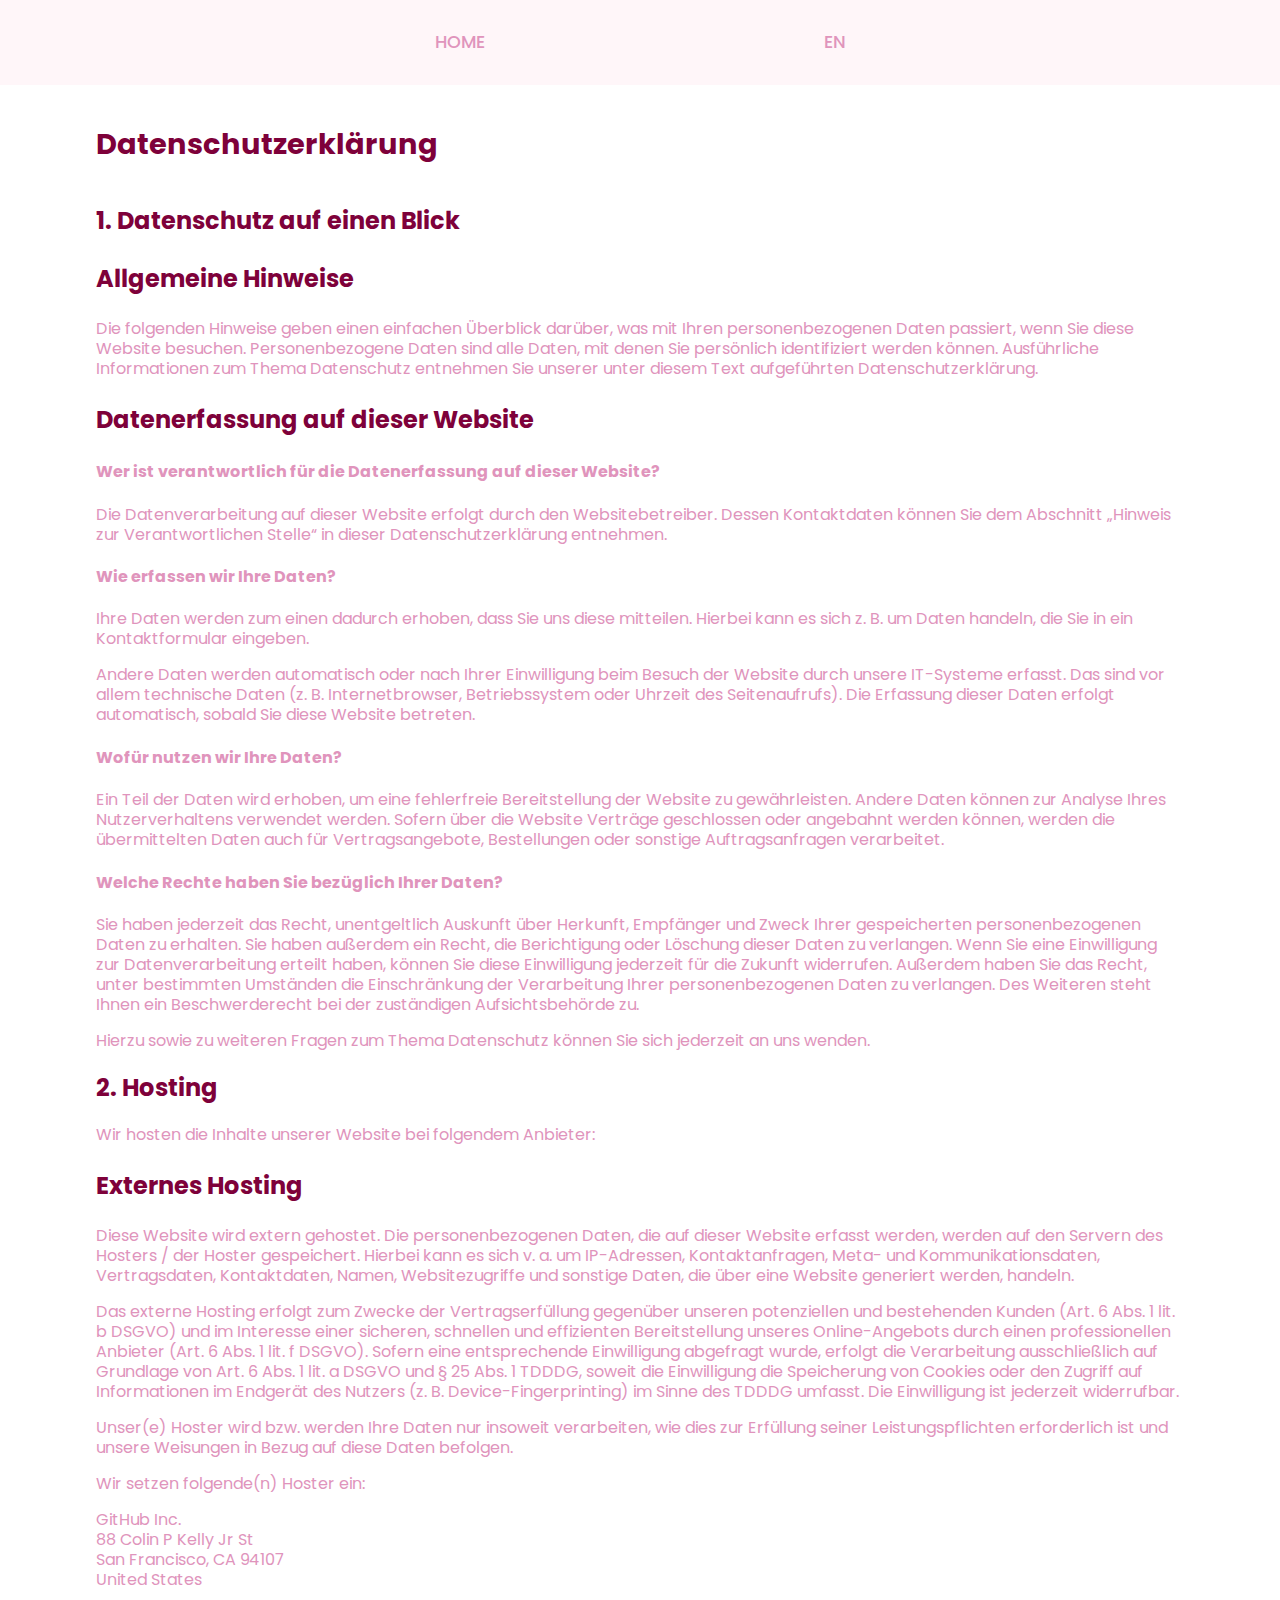
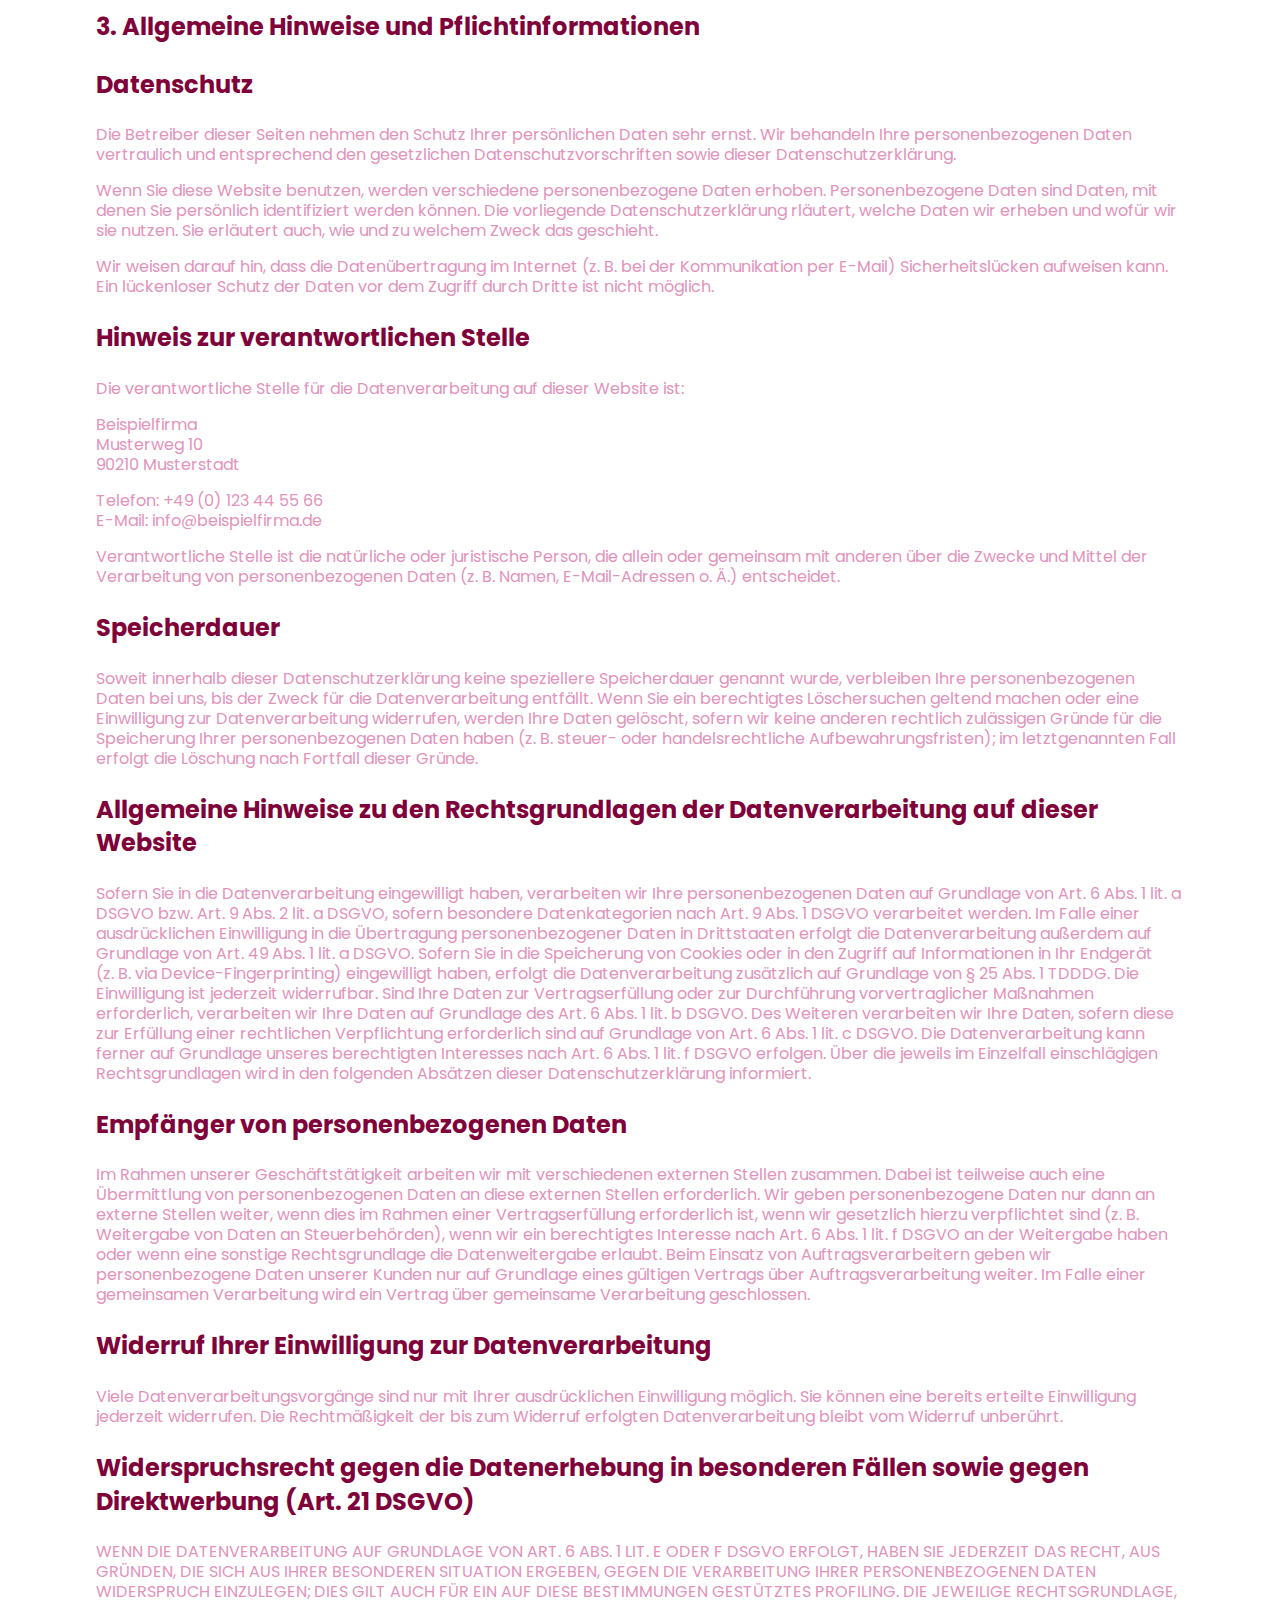
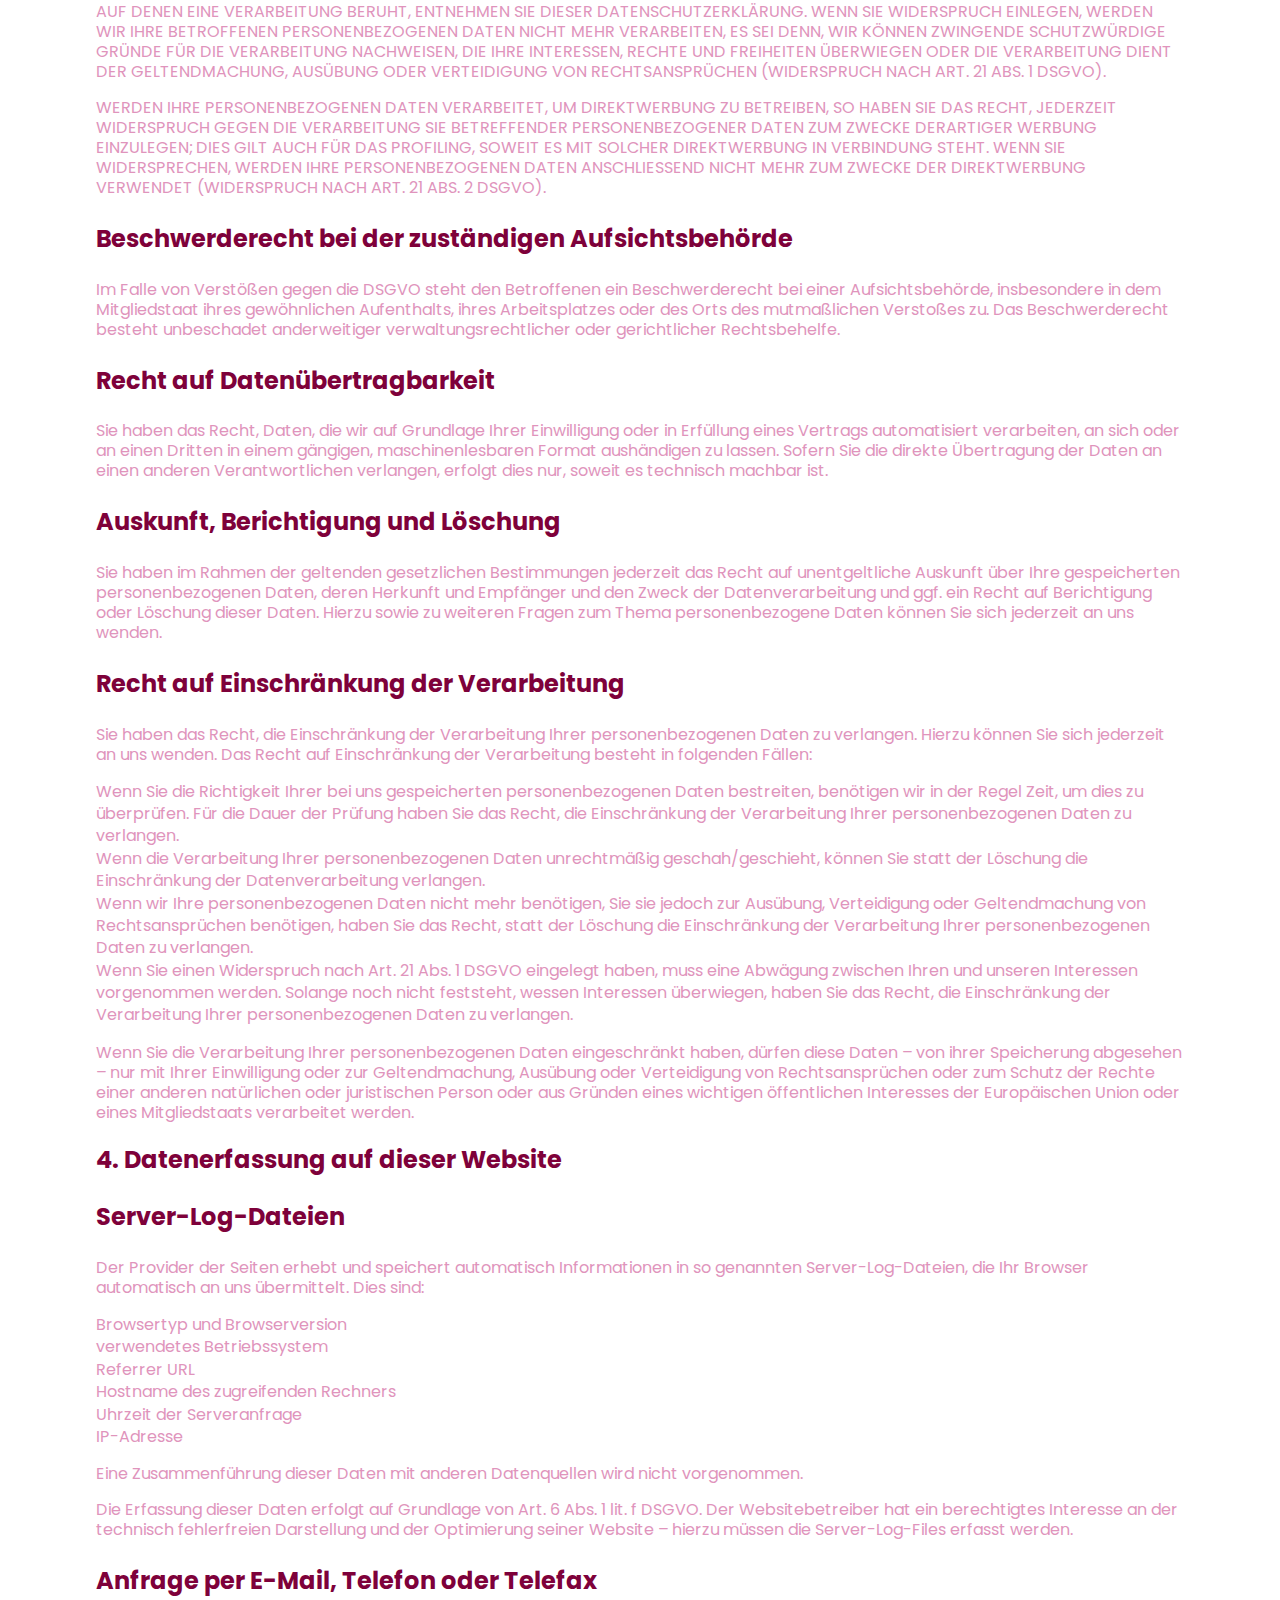
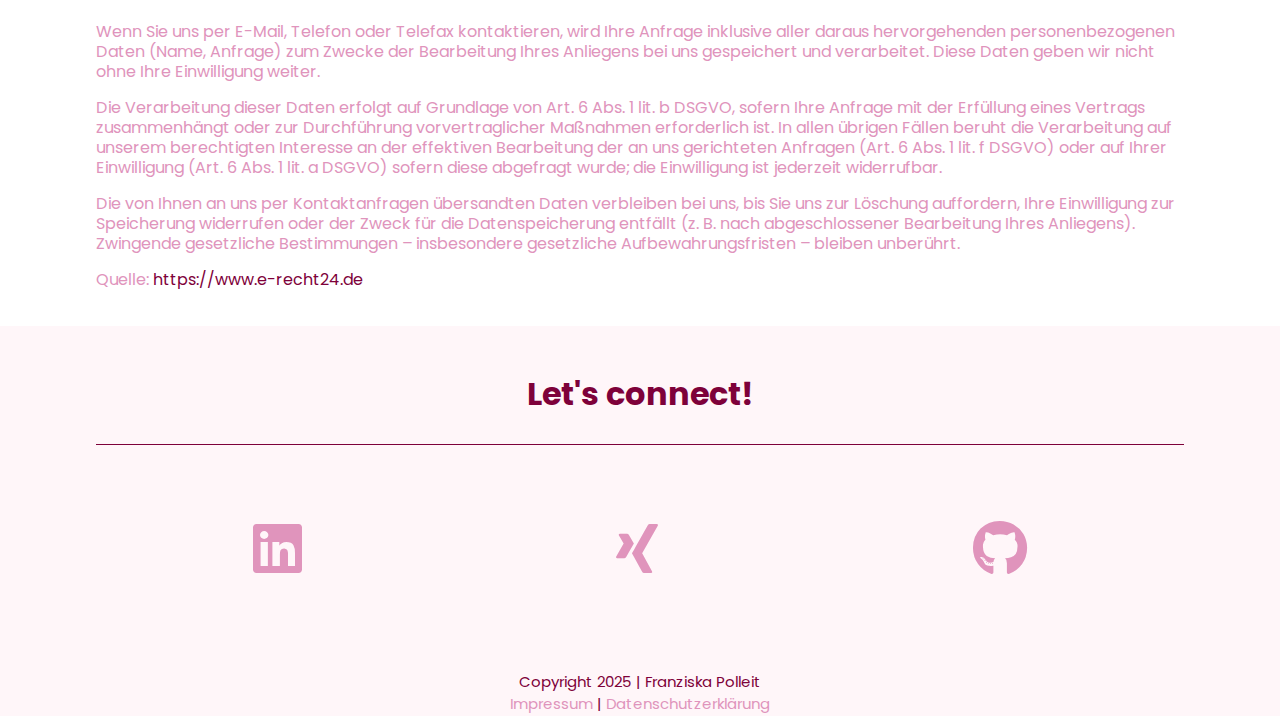
==== datenschutz/index.html @ f676d77f "Added legal notice and privacy policy" ====
<!doctype html>
<html class="no-js" lang="de">

<head>
  
  <meta charset="utf-8">
  <meta name="viewport" content="width=device-width, initial-scale=1, shrink-to-fit=no">
  <title>Franzi Polleit</title>
  <link rel="stylesheet" href="../css/style.css">
  <meta name="description" content="">

  <link href="../fontawesome/css/fontawesome.min.css" rel="stylesheet" />
  <link href="../fontawesome/css/brands.min.css" rel="stylesheet" />
  <link href="../fontawesome/css/solid.min.css" rel="stylesheet" />


</head>

<body>

  <header>

    <div class="content-wrapper">

      <nav>

        <ul>

          <li><a href="../index.html">Home</a></li>
          <li><a href="../en/privacy-policy.html">EN</a></li>

        </ul>

      </nav>

    </div>

  </header>

  <main>

    <!--INTRO SECTION-->

    <section id="legal-notice">

      <div class="content-wrapper">

        <h1>Datenschutz&shy;erkl&auml;rung</h1>

        <h2>1. Datenschutz auf einen Blick</h2>

        <h3>Allgemeine Hinweise</h3>

        <p>
            Die folgenden Hinweise geben einen einfachen &Uuml;berblick dar&uuml;ber, was mit Ihren
            personenbezogenen Daten passiert, wenn Sie diese Website besuchen. Personenbezogene Daten sind alle
            Daten, mit denen Sie pers&ouml;nlich identifiziert werden k&ouml;nnen. Ausf&uuml;hrliche Informationen
            zum Thema Datenschutz entnehmen Sie unserer unter diesem Text aufgef&uuml;hrten Datenschutzerkl&auml;rung.
        </p>

        <h3>Datenerfassung auf dieser Website</h3>

        <h4>Wer ist verantwortlich f&uuml;r die Datenerfassung auf dieser Website?</h4>

        <p>
            Die Datenverarbeitung auf dieser Website erfolgt durch den Websitebetreiber. Dessen Kontaktdaten 
            k&ouml;nnen Sie dem Abschnitt &bdquo;Hinweis zur Verantwortlichen Stelle&ldquo; in dieser 
            Datenschutzerkl&auml;rung entnehmen.
        </p>

        <h4>Wie erfassen wir Ihre Daten?</h4>

        <p>
            Ihre Daten werden zum einen dadurch erhoben, dass Sie uns diese mitteilen. Hierbei kann es sich 
            z.&nbsp;B. um Daten handeln, die Sie in ein Kontaktformular eingeben.
        </p>

        <p>
            Andere Daten werden automatisch oder nach Ihrer Einwilligung beim Besuch der Website durch unsere 
            IT-Systeme erfasst. Das sind vor allem technische Daten (z.&nbsp;B. Internetbrowser, Betriebssystem 
            oder Uhrzeit des Seitenaufrufs). Die Erfassung dieser Daten erfolgt automatisch, sobald Sie diese 
            Website betreten.
        </p>
        
        <h4>Wof&uuml;r nutzen wir Ihre Daten?</h4>
        
        <p>
            Ein Teil der Daten wird erhoben, um eine fehlerfreie Bereitstellung der Website zu gew&auml;hrleisten. 
            Andere Daten k&ouml;nnen zur Analyse Ihres Nutzerverhaltens verwendet werden. Sofern &uuml;ber die Website 
            Vertr&auml;ge geschlossen oder angebahnt werden k&ouml;nnen, werden die &uuml;bermittelten Daten auch f&uuml;r 
            Vertragsangebote, Bestellungen oder sonstige Auftragsanfragen verarbeitet.</p> <h4>Welche Rechte haben Sie 
            bez&uuml;glich Ihrer Daten?</h4> <p>Sie haben jederzeit das Recht, unentgeltlich Auskunft &uuml;ber Herkunft, 
            Empf&auml;nger und Zweck Ihrer gespeicherten personenbezogenen Daten zu erhalten. Sie haben au&szlig;erdem ein Recht, 
            die Berichtigung oder L&ouml;schung dieser Daten zu verlangen. Wenn Sie eine Einwilligung zur Datenverarbeitung 
            erteilt haben, k&ouml;nnen Sie diese Einwilligung jederzeit f&uuml;r die Zukunft widerrufen. Au&szlig;erdem haben 
            Sie das Recht, unter bestimmten Umst&auml;nden die Einschr&auml;nkung der Verarbeitung Ihrer personenbezogenen 
            Daten zu verlangen. Des Weiteren steht Ihnen ein Beschwerderecht bei der zust&auml;ndigen Aufsichtsbeh&ouml;rde zu.
        </p>
        
        <p>Hierzu sowie zu weiteren Fragen zum Thema Datenschutz k&ouml;nnen Sie sich jederzeit an uns wenden.</p>

        <h2>2. Hosting</h2>

        <p>Wir hosten die Inhalte unserer Website bei folgendem Anbieter:</p>

        <h3>Externes Hosting</h3>
        
        <p>
            Diese Website wird extern gehostet. Die personenbezogenen Daten, die auf dieser Website erfasst werden, werden 
            auf den Servern des Hosters / der Hoster gespeichert. Hierbei kann es sich v.&nbsp;a. um IP-Adressen, Kontaktanfragen, 
            Meta- und Kommunikationsdaten, Vertragsdaten, Kontaktdaten, Namen, Websitezugriffe und sonstige Daten, die &uuml;ber 
            eine Website generiert werden, handeln.</p> <p>Das externe Hosting erfolgt zum Zwecke der Vertragserf&uuml;llung 
            gegen&uuml;ber unseren potenziellen und bestehenden Kunden (Art. 6 Abs. 1 lit. b DSGVO) und im Interesse 
            einer sicheren, schnellen und effizienten Bereitstellung unseres Online-Angebots durch einen professionellen 
            Anbieter (Art. 6 Abs. 1 lit. f DSGVO). Sofern eine entsprechende Einwilligung abgefragt wurde, erfolgt die 
            Verarbeitung ausschlie&szlig;lich auf Grundlage von Art. 6 Abs. 1 lit. a DSGVO und &sect; 25 Abs. 1 TDDDG, 
            soweit die Einwilligung die Speicherung von Cookies oder den Zugriff auf Informationen im Endger&auml;t 
            des Nutzers (z.&nbsp;B. Device-Fingerprinting) im Sinne des TDDDG umfasst. Die Einwilligung ist jederzeit widerrufbar.
        </p>
        
        <p>
            Unser(e) Hoster wird bzw. werden Ihre Daten nur insoweit verarbeiten, wie dies zur Erf&uuml;llung seiner 
            Leistungspflichten erforderlich ist und unsere Weisungen in Bezug auf diese Daten befolgen.
        </p>
        
        <p>Wir setzen folgende(n) Hoster ein:</p>
        <p>GitHub Inc.<br />
        88 Colin P Kelly Jr St<br />
        San Francisco, CA 94107<br />
        United States</p>

        <h2>3. Allgemeine Hinweise und Pflicht&shy;informationen</h2>

        <h3>Datenschutz</h3>
        
        <p>
            Die Betreiber dieser Seiten nehmen den Schutz Ihrer pers&ouml;nlichen Daten sehr ernst. Wir behandeln 
            Ihre personenbezogenen Daten vertraulich und entsprechend den gesetzlichen Datenschutzvorschriften sowie 
            dieser Datenschutzerkl&auml;rung.
        </p>
        
        <p>
            Wenn Sie diese Website benutzen, werden verschiedene personenbezogene Daten erhoben. Personenbezogene Daten 
            sind Daten, mit denen Sie pers&ouml;nlich identifiziert werden k&ouml;nnen. Die vorliegende Datenschutzerkl&auml;rung 
            rl&auml;utert, welche Daten wir erheben und wof&uuml;r wir sie nutzen. Sie erl&auml;utert auch, wie und zu welchem 
            Zweck das geschieht.
        </p>
        
        <p>
            Wir weisen darauf hin, dass die Daten&uuml;bertragung im Internet (z.&nbsp;B. bei der Kommunikation per E-Mail) 
            Sicherheitsl&uuml;cken aufweisen kann. Ein l&uuml;ckenloser Schutz der Daten vor dem Zugriff durch Dritte ist nicht m&ouml;glich.
        </p>

        <h3>Hinweis zur verantwortlichen Stelle</h3>
        
        <p>Die verantwortliche Stelle f&uuml;r die Datenverarbeitung auf dieser Website ist:</p>
        
        <p>Beispielfirma<br />
        Musterweg 10<br />
        90210 Musterstadt</p>

        <p>Telefon: +49 (0) 123 44 55 66<br />
        E-Mail: info@beispielfirma.de</p>
        
        <p>
            Verantwortliche Stelle ist die nat&uuml;rliche oder juristische Person, die allein oder gemeinsam mit 
            anderen &uuml;ber die Zwecke und Mittel der Verarbeitung von personenbezogenen Daten (z.&nbsp;B. 
            Namen, E-Mail-Adressen o. &Auml;.) entscheidet.
        </p>

        <h3>Speicherdauer</h3>
        
        <p>
            Soweit innerhalb dieser Datenschutzerkl&auml;rung keine speziellere Speicherdauer genannt wurde, 
            verbleiben Ihre personenbezogenen Daten bei uns, bis der Zweck f&uuml;r die Datenverarbeitung entf&auml;llt. 
            Wenn Sie ein berechtigtes L&ouml;schersuchen geltend machen oder eine Einwilligung zur Datenverarbeitung 
            widerrufen, werden Ihre Daten gel&ouml;scht, sofern wir keine anderen rechtlich zul&auml;ssigen Gr&uuml;nde 
            f&uuml;r die Speicherung Ihrer personenbezogenen Daten haben (z.&nbsp;B. steuer- oder handelsrechtliche 
            Aufbewahrungsfristen); im letztgenannten Fall erfolgt die L&ouml;schung nach Fortfall dieser Gr&uuml;nde.
        </p>

        <h3>Allgemeine Hinweise zu den Rechtsgrundlagen der Datenverarbeitung auf dieser Website</h3>
        
        <p>Sofern Sie in die Datenverarbeitung eingewilligt haben, verarbeiten wir Ihre personenbezogenen Daten auf 
            Grundlage von Art. 6 Abs. 1 lit. a DSGVO bzw. Art. 9 Abs. 2 lit. a DSGVO, sofern besondere Datenkategorien 
            nach Art. 9 Abs. 1 DSGVO verarbeitet werden. Im Falle einer ausdr&uuml;cklichen Einwilligung in die &Uuml;bertragung 
            personenbezogener Daten in Drittstaaten erfolgt die Datenverarbeitung au&szlig;erdem auf Grundlage von Art. 49 Abs. 1 lit. a DSGVO. 
            Sofern Sie in die Speicherung von Cookies oder in den Zugriff auf Informationen in Ihr Endger&auml;t (z.&nbsp;B. via 
            Device-Fingerprinting) eingewilligt haben, erfolgt die Datenverarbeitung zus&auml;tzlich auf Grundlage von &sect; 25 Abs. 
            1 TDDDG. Die Einwilligung ist jederzeit widerrufbar. Sind Ihre Daten zur Vertragserf&uuml;llung oder zur Durchf&uuml;hrung 
            vorvertraglicher Ma&szlig;nahmen erforderlich, verarbeiten wir Ihre Daten auf Grundlage des Art. 6 Abs. 1 lit. b DSGVO. 
            Des Weiteren verarbeiten wir Ihre Daten, sofern diese zur Erf&uuml;llung einer rechtlichen Verpflichtung erforderlich sind 
            auf Grundlage von Art. 6 Abs. 1 lit. c DSGVO. Die Datenverarbeitung kann ferner auf Grundlage unseres berechtigten Interesses 
            nach Art. 6 Abs. 1 lit. f DSGVO erfolgen. &Uuml;ber die jeweils im Einzelfall einschl&auml;gigen Rechtsgrundlagen wird in den 
            folgenden Abs&auml;tzen dieser Datenschutzerkl&auml;rung informiert.
        </p>

        <h3>Empfänger von personenbezogenen Daten</h3>
        
        <p>
            Im Rahmen unserer Gesch&auml;ftst&auml;tigkeit arbeiten wir mit verschiedenen externen Stellen zusammen. 
            Dabei ist teilweise auch eine &Uuml;bermittlung von personenbezogenen Daten an diese externen Stellen erforderlich. 
            Wir geben personenbezogene Daten nur dann an externe Stellen weiter, wenn dies im Rahmen einer Vertragserf&uuml;llung 
            erforderlich ist, wenn wir gesetzlich hierzu verpflichtet sind (z.&nbsp;B. Weitergabe von Daten an Steuerbeh&ouml;rden), 
            wenn wir ein berechtigtes Interesse nach Art. 6 Abs. 1 lit. f DSGVO an der Weitergabe haben oder wenn eine sonstige 
            Rechtsgrundlage die Datenweitergabe erlaubt. Beim Einsatz von Auftragsverarbeitern geben wir personenbezogene Daten 
            unserer Kunden nur auf Grundlage eines g&uuml;ltigen Vertrags &uuml;ber Auftragsverarbeitung weiter. Im Falle einer 
            gemeinsamen Verarbeitung wird ein Vertrag &uuml;ber gemeinsame Verarbeitung geschlossen.
        </p>

        <h3>Widerruf Ihrer Einwilligung zur Datenverarbeitung</h3>
        
        <p>
            Viele Datenverarbeitungsvorg&auml;nge sind nur mit Ihrer ausdr&uuml;cklichen Einwilligung m&ouml;glich. 
            Sie k&ouml;nnen eine bereits erteilte Einwilligung jederzeit widerrufen. Die Rechtm&auml;&szlig;igkeit der bis zum 
            Widerruf erfolgten Datenverarbeitung bleibt vom Widerruf unber&uuml;hrt.
        </p>

        <h3>Widerspruchsrecht gegen die Datenerhebung in besonderen F&auml;llen sowie gegen Direktwerbung (Art. 21 DSGVO)</h3>
        
        <p>
            WENN DIE DATENVERARBEITUNG AUF GRUNDLAGE VON ART. 6 ABS. 1 LIT. E ODER F DSGVO ERFOLGT, HABEN SIE JEDERZEIT DAS RECHT, 
            AUS GR&Uuml;NDEN, DIE SICH AUS IHRER BESONDEREN SITUATION ERGEBEN, GEGEN DIE VERARBEITUNG IHRER PERSONENBEZOGENEN DATEN 
            WIDERSPRUCH EINZULEGEN; DIES GILT AUCH F&Uuml;R EIN AUF DIESE BESTIMMUNGEN GEST&Uuml;TZTES PROFILING. DIE JEWEILIGE 
            RECHTSGRUNDLAGE, AUF DENEN EINE VERARBEITUNG BERUHT, ENTNEHMEN SIE DIESER DATENSCHUTZERKL&Auml;RUNG. WENN SIE WIDERSPRUCH 
            EINLEGEN, WERDEN WIR IHRE BETROFFENEN PERSONENBEZOGENEN DATEN NICHT MEHR VERARBEITEN, ES SEI DENN, WIR K&Ouml;NNEN ZWINGENDE 
            SCHUTZW&Uuml;RDIGE GR&Uuml;NDE F&Uuml;R DIE VERARBEITUNG NACHWEISEN, DIE IHRE INTERESSEN, RECHTE UND FREIHEITEN &Uuml;BERWIEGEN 
            ODER DIE VERARBEITUNG DIENT DER GELTENDMACHUNG, AUS&Uuml;BUNG ODER VERTEIDIGUNG VON RECHTSANSPR&Uuml;CHEN (WIDERSPRUCH NACH 
            ART. 21 ABS. 1 DSGVO).</p> <p>WERDEN IHRE PERSONENBEZOGENEN DATEN VERARBEITET, UM DIREKTWERBUNG ZU BETREIBEN, SO HABEN SIE 
            DAS RECHT, JEDERZEIT WIDERSPRUCH GEGEN DIE VERARBEITUNG SIE BETREFFENDER PERSONENBEZOGENER DATEN ZUM ZWECKE DERARTIGER 
            WERBUNG EINZULEGEN; DIES GILT AUCH F&Uuml;R DAS PROFILING, SOWEIT ES MIT SOLCHER DIREKTWERBUNG IN VERBINDUNG STEHT. 
            WENN SIE WIDERSPRECHEN, WERDEN IHRE PERSONENBEZOGENEN DATEN ANSCHLIESSEND NICHT MEHR ZUM ZWECKE DER DIREKTWERBUNG 
            VERWENDET (WIDERSPRUCH NACH ART. 21 ABS. 2 DSGVO).
        </p>
        
        <h3>Beschwerde&shy;recht bei der zust&auml;ndigen Aufsichts&shy;beh&ouml;rde</h3>
        
        <p>Im Falle von Verst&ouml;&szlig;en gegen die DSGVO steht den Betroffenen ein Beschwerderecht bei einer Aufsichtsbeh&ouml;rde, 
            insbesondere in dem Mitgliedstaat ihres gew&ouml;hnlichen Aufenthalts, ihres Arbeitsplatzes oder des Orts des mutma&szlig;lichen 
            Versto&szlig;es zu. Das Beschwerderecht besteht unbeschadet anderweitiger verwaltungsrechtlicher oder gerichtlicher Rechtsbehelfe.
        </p>

        <h3>Recht auf Daten&shy;&uuml;bertrag&shy;barkeit</h3>
        
        <p>
            Sie haben das Recht, Daten, die wir auf Grundlage Ihrer Einwilligung oder in Erf&uuml;llung eines Vertrags automatisiert 
            verarbeiten, an sich oder an einen Dritten in einem g&auml;ngigen, maschinenlesbaren Format aush&auml;ndigen zu lassen. 
            Sofern Sie die direkte &Uuml;bertragung der Daten an einen anderen Verantwortlichen verlangen, erfolgt dies nur, soweit es technisch machbar ist.
        </p>
        
        <h3>
            Auskunft, Berichtigung und L&ouml;schung</h3>
        
        <p>
            Sie haben im Rahmen der geltenden gesetzlichen Bestimmungen jederzeit das Recht auf 
            unentgeltliche Auskunft &uuml;ber Ihre gespeicherten personenbezogenen Daten, deren Herkunft und Empf&auml;nger und den Zweck der 
            Datenverarbeitung und ggf. ein Recht auf Berichtigung oder L&ouml;schung dieser Daten. Hierzu sowie zu weiteren Fragen zum Thema 
            personenbezogene Daten k&ouml;nnen Sie sich jederzeit an uns wenden.
        </p>

        <h3>Recht auf Einschr&auml;nkung der Verarbeitung</h3>
        
        <p>Sie haben das Recht, die Einschr&auml;nkung der Verarbeitung Ihrer personenbezogenen Daten zu verlangen. 
            Hierzu k&ouml;nnen Sie sich jederzeit an uns wenden. Das Recht auf Einschr&auml;nkung der Verarbeitung besteht 
            in folgenden F&auml;llen:
        </p>
        
        <ul>
            <li>
                Wenn Sie die Richtigkeit Ihrer bei uns gespeicherten personenbezogenen Daten bestreiten, ben&ouml;tigen wir 
                in der Regel Zeit, um dies zu &uuml;berpr&uuml;fen. F&uuml;r die Dauer der Pr&uuml;fung haben 
                Sie das Recht, die Einschr&auml;nkung der Verarbeitung Ihrer personenbezogenen Daten zu verlangen.
            </li>
            <li>
                Wenn die Verarbeitung Ihrer personenbezogenen Daten unrechtm&auml;&szlig;ig geschah/geschieht, k&ouml;nnen 
                Sie statt der L&ouml;schung die Einschr&auml;nkung der Datenverarbeitung verlangen.</li> <li>Wenn wir Ihre 
                personenbezogenen Daten nicht mehr ben&ouml;tigen, Sie sie jedoch zur Aus&uuml;bung, Verteidigung oder 
                Geltendmachung von Rechtsanspr&uuml;chen ben&ouml;tigen, haben Sie das Recht, statt der L&ouml;schung die 
                Einschr&auml;nkung der Verarbeitung Ihrer personenbezogenen Daten zu verlangen.</li> <li>Wenn Sie einen 
                Widerspruch nach Art. 21 Abs. 1 DSGVO eingelegt haben, muss eine Abw&auml;gung zwischen Ihren und unseren 
                Interessen vorgenommen werden. Solange noch nicht feststeht, wessen Interessen &uuml;berwiegen, haben Sie 
                das Recht, die Einschr&auml;nkung der Verarbeitung Ihrer personenbezogenen Daten zu verlangen.
            </li>
        </ul>
        
        <p>
            Wenn Sie die Verarbeitung Ihrer personenbezogenen Daten eingeschr&auml;nkt haben, d&uuml;rfen diese Daten &ndash; 
            von ihrer Speicherung abgesehen &ndash; nur mit Ihrer Einwilligung oder zur Geltendmachung, Aus&uuml;bung oder Verteidigung 
            von Rechtsanspr&uuml;chen oder zum Schutz der Rechte einer anderen nat&uuml;rlichen oder juristischen Person oder aus Gr&uuml;nden 
            eines wichtigen &ouml;ffentlichen Interesses der Europ&auml;ischen Union oder eines Mitgliedstaats verarbeitet werden.
        </p>

        <h2>4. Datenerfassung auf dieser Website</h2>

        <h3>Server-Log-Dateien</h3>
        
        <p>
            Der Provider der Seiten erhebt und speichert automatisch Informationen in so genannten Server-Log-Dateien, die Ihr Browser 
            automatisch an uns &uuml;bermittelt. Dies sind:
        </p>
        
        <ul>
            <li>Browsertyp und Browserversion</li>
            <li>verwendetes Betriebssystem</li>
            <li>Referrer URL</li>
            <li>Hostname des zugreifenden Rechners</li>
            <li>Uhrzeit der Serveranfrage</li>
            <li>IP-Adresse</li>
        </ul>
        
        <p>Eine Zusammenf&uuml;hrung dieser Daten mit anderen Datenquellen wird nicht vorgenommen.</p>
        
        <p>
            Die Erfassung dieser Daten erfolgt auf Grundlage von Art. 6 Abs. 1 lit. f DSGVO. Der Websitebetreiber hat ein berechtigtes 
            Interesse an der technisch fehlerfreien Darstellung und der Optimierung seiner Website &ndash; hierzu m&uuml;ssen die Server-Log-Files erfasst werden.
        </p>

        <h3>Anfrage per E-Mail, Telefon oder Telefax</h3>
        
        <p>
            Wenn Sie uns per E-Mail, Telefon oder Telefax kontaktieren, wird Ihre Anfrage inklusive aller daraus hervorgehenden 
            personenbezogenen Daten (Name, Anfrage) zum Zwecke der Bearbeitung Ihres Anliegens bei uns gespeichert und verarbeitet. 
            Diese Daten geben wir nicht ohne Ihre Einwilligung weiter.</p> <p>Die Verarbeitung dieser Daten erfolgt auf Grundlage 
            von Art. 6 Abs. 1 lit. b DSGVO, sofern Ihre Anfrage mit der Erf&uuml;llung eines Vertrags zusammenh&auml;ngt oder 
            zur Durchf&uuml;hrung vorvertraglicher Ma&szlig;nahmen erforderlich ist. In allen &uuml;brigen F&auml;llen beruht die 
            Verarbeitung auf unserem berechtigten Interesse an der effektiven Bearbeitung der an uns gerichteten Anfragen 
            (Art. 6 Abs. 1 lit. f DSGVO) oder auf Ihrer Einwilligung (Art. 6 Abs. 1 lit. a DSGVO) sofern diese abgefragt wurde; 
            die Einwilligung ist jederzeit widerrufbar.
        </p>
        
        <p>
            Die von Ihnen an uns per Kontaktanfragen &uuml;bersandten Daten verbleiben bei uns, bis Sie uns zur L&ouml;schung 
            auffordern, Ihre Einwilligung zur Speicherung widerrufen oder der Zweck f&uuml;r die Datenspeicherung entf&auml;llt 
            (z.&nbsp;B. nach abgeschlossener Bearbeitung Ihres Anliegens). Zwingende gesetzliche Bestimmungen &ndash; insbesondere 
            gesetzliche Aufbewahrungsfristen &ndash; bleiben unber&uuml;hrt.
        </p>

        <p>Quelle: <a href="https://www.e-recht24.de" target="_blank" rel="noopener noreferrer">https://www.e-recht24.de</a></p>

    
      </div>

    </section>
    

    <!--CONTACT SECTION-->

    <footer id="contact">

      <div class="content-wrapper">

        <h2>Let's connect!</h2>

        <div class="section-divider"></div>
          
        <ul>
          <li><a href="https://www.linkedin.com/in/franziska-polleit-417703b6/" target="_blank" rel="noopener noreferrer"><i class="fa-brands fa-linkedin"></i></a></li>
          <li><a href="https://www.xing.com/profile/Franziska_Polleit" target="_blank" rel="noopener noreferrer"><i class="fa-brands fa-xing"></i></a></li>
          <li><a href="https://github.com/franzipolleit" target="_blank" rel="noopener noreferrer"><i class="fa-brands fa-github"></i></a></li>
        </ul>

      </div>

      <div class="copyright">

        <p>Copyright 2025 | Franziska Polleit</p>
        <p><a href="../impressum/index.html">Impressum</a> | <a href="./index.html">Datenschutzerklärung</a></p>

      </div>

    </footer>

  </main>

</body>

</html>
---- css/style.css ----
/*! HTML5 Boilerplate v9.0.0-RC1 | MIT License | https://html5boilerplate.com/ */

/* main.css 3.0.0 | MIT License | https://github.com/h5bp/main.css#readme */
/*
 * What follows is the result of much research on cross-browser styling.
 * Credit left inline and big thanks to Nicolas Gallagher, Jonathan Neal,
 * Kroc Camen, and the H5BP dev community and team.
 */

/* ==========================================================================
   Base styles: opinionated defaults
   ========================================================================== */

html {
  color: #222;
  font-size: 1em;
  line-height: 1.4;
}

/*
 * Remove text-shadow in selection highlight:
 * https://twitter.com/miketaylr/status/12228805301
 *
 * Customize the background color to match your design.
 */

::-moz-selection {
  background: #b3d4fc;
  text-shadow: none;
}

::selection {
  background: #b3d4fc;
  text-shadow: none;
}

/*
 * A better looking default horizontal rule
 */

hr {
  display: block;
  height: 1px;
  border: 0;
  border-top: 1px solid #ccc;
  margin: 1em 0;
  padding: 0;
}

/*
 * Remove the gap between audio, canvas, iframes,
 * images, videos and the bottom of their containers:
 * https://github.com/h5bp/html5-boilerplate/issues/440
 */

audio,
canvas,
iframe,
img,
svg,
video {
  vertical-align: middle;
}

/*
 * Remove default fieldset styles.
 */

fieldset {
  border: 0;
  margin: 0;
  padding: 0;
}

/*
 * Allow only vertical resizing of textareas.
 */

textarea {
  resize: vertical;
}

/* ==========================================================================
   Author's custom styles
   ========================================================================== */

/*---------------------- General Styles --------------------*/

@font-face {
  font-family: 'Poppins';
  font-style: normal;
  font-weight: 400;
  src: url('../fonts/Poppins/Poppins-Regular.ttf') format('truetype');
}

@font-face {
  font-family: 'Poppins';
  font-style: normal;
  font-weight: 500;
  src: url('../fonts/Poppins/Poppins-Medium.ttf') format('truetype');
}

@font-face {
  font-family: 'Poppins';
  font-style: normal;
  font-weight: 700;
  src: url('../fonts/Poppins/Poppins-Bold.ttf') format('truetype');
}

body {
  font-family: 'Poppins', sans-serif;
  font-weight: 400;
  font-size: 1em;
  text-align: center;
  background-color: #ffffff;
  color: #e094bc;
  margin: 0;
  padding: 0;
}

ul {
  list-style-type: none;
  margin: 0;
  padding: 0;
}

.content-wrapper {
  max-width: 425px;
  width: 85%;
  margin: 20px 0;
}

a {
  color: #e094bc;
  text-decoration: none;
}

h1, h2, h3, strong {
  color:#7e013a;
  font-weight: 700;
}

h1 {
  font-size: 3em;
  padding-bottom: 20px;
}

h2 {
  font-size: 2em;
}

h3 {
  font-size: 1.5em;
}

p {
  font-size: 1.25em;
  line-height: 1.5em;
}

img {
  width: 100%;
  margin: 30px 0;
}

.section-divider {
  width: 100%;
  height: 1px;
  margin: 10px 0 20px 0;
  background: #7e013a;
}

/*---------------------- Mobile Styles --------------------*/

/* Header styles */

header {
  display: flex;
  justify-content: center;
  padding: 15px 0;
  background-color: #fff6f9;
}

header .content-wrapper {
  margin: 0;
  width: 100%;
}

header nav ul {
  display: flex;
  justify-content: space-around;
}

header nav ul li {
  font-size: .875em;
  font-weight: 500;
  text-transform: uppercase;
}

/* Intro Section */

#intro {
  display: flex;
  justify-content: center;
  background-color: #fff6f9;
}


#intro p {
  color:#7e013a;
  font-size: 1.5em;
}

/* About Section */

#about {
  display: flex;
  justify-content: center;
}

#about img {
  border-radius: 50px;
}

/* Skills Section */

#skills {
  display: flex;
  justify-content: center;
  background-color: #fff6f9;
}


#skills i {
  color: #7e013a;
  font-size: 4em;
}

#skills .skills-items-list {
  display: flex;
  justify-content: center;
  align-items: flex-start;
  flex-flow: row wrap;
}

#skills .skills-item {
  width: 100%;
  margin: 25px 0;
}

#skills .skills-item p {
  margin: 0;
}

#skills .tech-stack {
  padding: 30px 25px;
  color: #7e013a;
}

/* Projects Section */

#projects {
  display: flex;
  justify-content: center;
}

.portfolio-project {
  padding: 20px;
  margin: 50px 0;
  border:#7e013a solid 3px;
  border-radius: 30px;
  /*box-shadow: 10px 5px 5px #e094bc;*/
  filter: drop-shadow(10px 5px 5px #e094bc);
  background-color: #fff6f9;
  display: flex;
  justify-content: flex-start;
  align-items: center;
  flex-direction: column;
}

.portfolio-project figure {
  width: 90%;
}

.portfolio-project img {
  border-radius: 5px;
  filter: drop-shadow(3px 3px 10px #e094bc);
}



.portfolio-project button {
  background-color: #7e013a;
  color: #fff6f9;
  font-size: 1.25em;
  font-weight: 700;
  border: none;
  border-radius: 5px;
  padding: 20px;
  margin: 30px 0;
}

.portfolio-project a {
  color: #fff6f9;
}

/* Footer styles */

footer {
  display: flex;
  flex-direction: column;
  align-items: center;
  background-color: #fff6f9;
}

footer i {
  font-size: 3em;
}

footer ul {
  display: flex;
  justify-content: space-around;
  margin: 50px 0;
}

.copyright {
  font-size: .75em;
  color:#7e013a;
}

.copyright p {
  margin: 0;
}

/*-------- Legal Notice Page ---------*/

#legal-notice {
  display: flex;
  justify-content: center;
}

#legal-notice .content-wrapper {
  text-align: left;
}

#legal-notice h1 {
  font-size: 1.8em;
}

#legal-notice h2 {
  font-size: 1.5em;
}

#legal-notice p {
  font-size: 1em;
  line-height: 1.25em;
}

#legal-notice a {
  color:#7e013a;
}

/* ==========================================================================
   Helper classes
   ========================================================================== */

/*
 * Hide visually and from screen readers
 */

.hidden,
[hidden] {
  display: none !important;
}

/*
 * Hide only visually, but have it available for screen readers:
 * https://snook.ca/archives/html_and_css/hiding-content-for-accessibility
 *
 * 1. For long content, line feeds are not interpreted as spaces and small width
 *    causes content to wrap 1 word per line:
 *    https://medium.com/@jessebeach/beware-smushed-off-screen-accessible-text-5952a4c2cbfe
 */

.visually-hidden {
  border: 0;
  clip: rect(0, 0, 0, 0);
  height: 1px;
  margin: -1px;
  overflow: hidden;
  padding: 0;
  position: absolute;
  white-space: nowrap;
  width: 1px;
  /* 1 */
}

/*
 * Extends the .visually-hidden class to allow the element
 * to be focusable when navigated to via the keyboard:
 * https://www.drupal.org/node/897638
 */

.visually-hidden.focusable:active,
.visually-hidden.focusable:focus {
  clip: auto;
  height: auto;
  margin: 0;
  overflow: visible;
  position: static;
  white-space: inherit;
  width: auto;
}

/*
 * Hide visually and from screen readers, but maintain layout
 */

.invisible {
  visibility: hidden;
}

/*
 * Clearfix: contain floats
 *
 * The use of `table` rather than `block` is only necessary if using
 * `::before` to contain the top-margins of child elements.
 */

.clearfix::before,
.clearfix::after {
  content: "";
  display: table;
}

.clearfix::after {
  clear: both;
}

/* ==========================================================================
   EXAMPLE Media Queries for Responsive Design.
   These examples override the primary ('mobile first') styles.
   Modify as content requires.
   ========================================================================== */

@media only screen and (min-width: 768px) {
  /* Tablet Styles */

  /* General Styles */

  .content-wrapper {
    max-width: 640px;
  }

  /* Header Styles */

  header {
    padding: 30px 0;
  }

  header .content-wrapper {
    width: 85%;
  }

  header nav ul li {
    font-size: 1em;
  }

  /* Intro Styles */

  #intro .content-wrapper {
    margin: 50px;
  }
  
  #intro p {
    padding: 25px 0;
    font-size: 1.75em;
  }

  /* Skills Styles */

  #skills .skills-item {
    width: 47%;
  }

  /* Projects Styles */

  #projects .portfolio-projects-wrapper {
    display: flex;
    justify-content: space-around;
    align-items: stretch;
    flex-wrap: wrap;
  }
  
  .portfolio-project {
    margin: 50px 15px;
    width: 38%;
  }

  /* Footer Styles */

  footer i {
    font-size: 3.5em;
  }
  
  footer ul {
    margin: 75px 0;
  }

}

@media only screen and (min-width: 1024px) {

  /* General Styles */

  .content-wrapper {
    max-width: 850px;
  }

  /* Header Styles */

  header nav ul {
    justify-content: space-evenly;
  }

  header a:hover {
    color:#7e013a;
    cursor: pointer;
    font-weight: 700;
  }

  /* About Styles */

  #about .content-wrapper {
    display: flex;
    justify-content: space-between;
    align-items: center;
  }
  
  .about-picture {
    width: 40%;
  }

  .about-description {
    width: 45%;
  }

  #about .section-divider {
    display: none;
  }

  /* Skills Styles */

  #skills .content-wrapper {
    margin: 50px 0;
  }

  #skills .skills-item {
    width: 33%;
  }

  /* Projects Styles */

  .portfolio-project img:hover {
    cursor: pointer;
    transform: scale(1.05);
    filter: drop-shadow(3px 3px 10px #7e013a);
  }

  .portfolio-project button:hover {
    background-color: #fff6f9;
    color: #7e013a;
    border: #7e013a solid 2px;
    cursor: pointer;
    padding: 18px;
  }

  /* Footer Styles */

  footer .content-wrapper i:hover {
    color:#7e013a;
    cursor: pointer;
  }

  .copyright a:hover {
    color:#e094bc;
    cursor: pointer;
    font-weight: 500;
  }

}


@media only screen and (min-width: 1200px) {
  /* Desktop styles here */

  /* General styles */

  .content-wrapper {
    max-width: 1450px;
  }

  header nav ul li {
    font-size: 1.1em;
  }

  /* Skills Styles */

  #skills .skills-item {
    width: 16%;
  }

  /* Projects Styles */

  .portfolio-project {
    width: 25%;
  }

}

@media print,
  (-webkit-min-device-pixel-ratio: 1.25),
  (min-resolution: 1.25dppx),
  (min-resolution: 120dpi) {
  /* Style adjustments for high resolution devices */
}

/* ==========================================================================
   Print styles.
   Inlined to avoid the additional HTTP request:
   https://www.phpied.com/delay-loading-your-print-css/
   ========================================================================== */

@media print {
  *,
  *::before,
  *::after {
    background: #fff !important;
    color: #000 !important;
    /* Black prints faster */
    box-shadow: none !important;
    text-shadow: none !important;
  }

  a,
  a:visited {
    text-decoration: underline;
  }

  a[href]::after {
    content: " (" attr(href) ")";
  }

  abbr[title]::after {
    content: " (" attr(title) ")";
  }

  /*
   * Don't show links that are fragment identifiers,
   * or use the `javascript:` pseudo protocol
   */
  a[href^="#"]::after,
  a[href^="javascript:"]::after {
    content: "";
  }

  pre {
    white-space: pre-wrap !important;
  }

  pre,
  blockquote {
    border: 1px solid #999;
    page-break-inside: avoid;
  }

  tr,
  img {
    page-break-inside: avoid;
  }

  p,
  h2,
  h3 {
    orphans: 3;
    widows: 3;
  }

  h2,
  h3 {
    page-break-after: avoid;
  }
}
---- fontawesome/css/brands.min.css ----
/*!
 * Font Awesome Free 6.7.2 by @fontawesome - https://fontawesome.com
 * License - https://fontawesome.com/license/free (Icons: CC BY 4.0, Fonts: SIL OFL 1.1, Code: MIT License)
 * Copyright 2024 Fonticons, Inc.
 */
:host,:root{--fa-style-family-brands:"Font Awesome 6 Brands";--fa-font-brands:normal 400 1em/1 "Font Awesome 6 Brands"}@font-face{font-family:"Font Awesome 6 Brands";font-style:normal;font-weight:400;font-display:block;src:url(../webfonts/fa-brands-400.woff2) format("woff2"),url(../webfonts/fa-brands-400.ttf) format("truetype")}.fa-brands,.fab{font-weight:400}.fa-monero{--fa:"\f3d0"}.fa-hooli{--fa:"\f427"}.fa-yelp{--fa:"\f1e9"}.fa-cc-visa{--fa:"\f1f0"}.fa-lastfm{--fa:"\f202"}.fa-shopware{--fa:"\f5b5"}.fa-creative-commons-nc{--fa:"\f4e8"}.fa-aws{--fa:"\f375"}.fa-redhat{--fa:"\f7bc"}.fa-yoast{--fa:"\f2b1"}.fa-cloudflare{--fa:"\e07d"}.fa-ups{--fa:"\f7e0"}.fa-pixiv{--fa:"\e640"}.fa-wpexplorer{--fa:"\f2de"}.fa-dyalog{--fa:"\f399"}.fa-bity{--fa:"\f37a"}.fa-stackpath{--fa:"\f842"}.fa-buysellads{--fa:"\f20d"}.fa-first-order{--fa:"\f2b0"}.fa-modx{--fa:"\f285"}.fa-guilded{--fa:"\e07e"}.fa-vnv{--fa:"\f40b"}.fa-js-square,.fa-square-js{--fa:"\f3b9"}.fa-microsoft{--fa:"\f3ca"}.fa-qq{--fa:"\f1d6"}.fa-orcid{--fa:"\f8d2"}.fa-java{--fa:"\f4e4"}.fa-invision{--fa:"\f7b0"}.fa-creative-commons-pd-alt{--fa:"\f4ed"}.fa-centercode{--fa:"\f380"}.fa-glide-g{--fa:"\f2a6"}.fa-drupal{--fa:"\f1a9"}.fa-jxl{--fa:"\e67b"}.fa-dart-lang{--fa:"\e693"}.fa-hire-a-helper{--fa:"\f3b0"}.fa-creative-commons-by{--fa:"\f4e7"}.fa-unity{--fa:"\e049"}.fa-whmcs{--fa:"\f40d"}.fa-rocketchat{--fa:"\f3e8"}.fa-vk{--fa:"\f189"}.fa-untappd{--fa:"\f405"}.fa-mailchimp{--fa:"\f59e"}.fa-css3-alt{--fa:"\f38b"}.fa-reddit-square,.fa-square-reddit{--fa:"\f1a2"}.fa-vimeo-v{--fa:"\f27d"}.fa-contao{--fa:"\f26d"}.fa-square-font-awesome{--fa:"\e5ad"}.fa-deskpro{--fa:"\f38f"}.fa-brave{--fa:"\e63c"}.fa-sistrix{--fa:"\f3ee"}.fa-instagram-square,.fa-square-instagram{--fa:"\e055"}.fa-battle-net{--fa:"\f835"}.fa-the-red-yeti{--fa:"\f69d"}.fa-hacker-news-square,.fa-square-hacker-news{--fa:"\f3af"}.fa-edge{--fa:"\f282"}.fa-threads{--fa:"\e618"}.fa-napster{--fa:"\f3d2"}.fa-snapchat-square,.fa-square-snapchat{--fa:"\f2ad"}.fa-google-plus-g{--fa:"\f0d5"}.fa-artstation{--fa:"\f77a"}.fa-markdown{--fa:"\f60f"}.fa-sourcetree{--fa:"\f7d3"}.fa-google-plus{--fa:"\f2b3"}.fa-diaspora{--fa:"\f791"}.fa-foursquare{--fa:"\f180"}.fa-stack-overflow{--fa:"\f16c"}.fa-github-alt{--fa:"\f113"}.fa-phoenix-squadron{--fa:"\f511"}.fa-pagelines{--fa:"\f18c"}.fa-algolia{--fa:"\f36c"}.fa-red-river{--fa:"\f3e3"}.fa-creative-commons-sa{--fa:"\f4ef"}.fa-safari{--fa:"\f267"}.fa-google{--fa:"\f1a0"}.fa-font-awesome-alt,.fa-square-font-awesome-stroke{--fa:"\f35c"}.fa-atlassian{--fa:"\f77b"}.fa-linkedin-in{--fa:"\f0e1"}.fa-digital-ocean{--fa:"\f391"}.fa-nimblr{--fa:"\f5a8"}.fa-chromecast{--fa:"\f838"}.fa-evernote{--fa:"\f839"}.fa-hacker-news{--fa:"\f1d4"}.fa-creative-commons-sampling{--fa:"\f4f0"}.fa-adversal{--fa:"\f36a"}.fa-creative-commons{--fa:"\f25e"}.fa-watchman-monitoring{--fa:"\e087"}.fa-fonticons{--fa:"\f280"}.fa-weixin{--fa:"\f1d7"}.fa-shirtsinbulk{--fa:"\f214"}.fa-codepen{--fa:"\f1cb"}.fa-git-alt{--fa:"\f841"}.fa-lyft{--fa:"\f3c3"}.fa-rev{--fa:"\f5b2"}.fa-windows{--fa:"\f17a"}.fa-wizards-of-the-coast{--fa:"\f730"}.fa-square-viadeo,.fa-viadeo-square{--fa:"\f2aa"}.fa-meetup{--fa:"\f2e0"}.fa-centos{--fa:"\f789"}.fa-adn{--fa:"\f170"}.fa-cloudsmith{--fa:"\f384"}.fa-opensuse{--fa:"\e62b"}.fa-pied-piper-alt{--fa:"\f1a8"}.fa-dribbble-square,.fa-square-dribbble{--fa:"\f397"}.fa-codiepie{--fa:"\f284"}.fa-node{--fa:"\f419"}.fa-mix{--fa:"\f3cb"}.fa-steam{--fa:"\f1b6"}.fa-cc-apple-pay{--fa:"\f416"}.fa-scribd{--fa:"\f28a"}.fa-debian{--fa:"\e60b"}.fa-openid{--fa:"\f19b"}.fa-instalod{--fa:"\e081"}.fa-files-pinwheel{--fa:"\e69f"}.fa-expeditedssl{--fa:"\f23e"}.fa-sellcast{--fa:"\f2da"}.fa-square-twitter,.fa-twitter-square{--fa:"\f081"}.fa-r-project{--fa:"\f4f7"}.fa-delicious{--fa:"\f1a5"}.fa-freebsd{--fa:"\f3a4"}.fa-vuejs{--fa:"\f41f"}.fa-accusoft{--fa:"\f369"}.fa-ioxhost{--fa:"\f208"}.fa-fonticons-fi{--fa:"\f3a2"}.fa-app-store{--fa:"\f36f"}.fa-cc-mastercard{--fa:"\f1f1"}.fa-itunes-note{--fa:"\f3b5"}.fa-golang{--fa:"\e40f"}.fa-kickstarter,.fa-square-kickstarter{--fa:"\f3bb"}.fa-grav{--fa:"\f2d6"}.fa-weibo{--fa:"\f18a"}.fa-uncharted{--fa:"\e084"}.fa-firstdraft{--fa:"\f3a1"}.fa-square-youtube,.fa-youtube-square{--fa:"\f431"}.fa-wikipedia-w{--fa:"\f266"}.fa-rendact,.fa-wpressr{--fa:"\f3e4"}.fa-angellist{--fa:"\f209"}.fa-galactic-republic{--fa:"\f50c"}.fa-nfc-directional{--fa:"\e530"}.fa-skype{--fa:"\f17e"}.fa-joget{--fa:"\f3b7"}.fa-fedora{--fa:"\f798"}.fa-stripe-s{--fa:"\f42a"}.fa-meta{--fa:"\e49b"}.fa-laravel{--fa:"\f3bd"}.fa-hotjar{--fa:"\f3b1"}.fa-bluetooth-b{--fa:"\f294"}.fa-square-letterboxd{--fa:"\e62e"}.fa-sticker-mule{--fa:"\f3f7"}.fa-creative-commons-zero{--fa:"\f4f3"}.fa-hips{--fa:"\f452"}.fa-css{--fa:"\e6a2"}.fa-behance{--fa:"\f1b4"}.fa-reddit{--fa:"\f1a1"}.fa-discord{--fa:"\f392"}.fa-chrome{--fa:"\f268"}.fa-app-store-ios{--fa:"\f370"}.fa-cc-discover{--fa:"\f1f2"}.fa-wpbeginner{--fa:"\f297"}.fa-confluence{--fa:"\f78d"}.fa-shoelace{--fa:"\e60c"}.fa-mdb{--fa:"\f8ca"}.fa-dochub{--fa:"\f394"}.fa-accessible-icon{--fa:"\f368"}.fa-ebay{--fa:"\f4f4"}.fa-amazon{--fa:"\f270"}.fa-unsplash{--fa:"\e07c"}.fa-yarn{--fa:"\f7e3"}.fa-square-steam,.fa-steam-square{--fa:"\f1b7"}.fa-500px{--fa:"\f26e"}.fa-square-vimeo,.fa-vimeo-square{--fa:"\f194"}.fa-asymmetrik{--fa:"\f372"}.fa-font-awesome,.fa-font-awesome-flag,.fa-font-awesome-logo-full{--fa:"\f2b4"}.fa-gratipay{--fa:"\f184"}.fa-apple{--fa:"\f179"}.fa-hive{--fa:"\e07f"}.fa-gitkraken{--fa:"\f3a6"}.fa-keybase{--fa:"\f4f5"}.fa-apple-pay{--fa:"\f415"}.fa-padlet{--fa:"\e4a0"}.fa-amazon-pay{--fa:"\f42c"}.fa-github-square,.fa-square-github{--fa:"\f092"}.fa-stumbleupon{--fa:"\f1a4"}.fa-fedex{--fa:"\f797"}.fa-phoenix-framework{--fa:"\f3dc"}.fa-shopify{--fa:"\e057"}.fa-neos{--fa:"\f612"}.fa-square-threads{--fa:"\e619"}.fa-hackerrank{--fa:"\f5f7"}.fa-researchgate{--fa:"\f4f8"}.fa-swift{--fa:"\f8e1"}.fa-angular{--fa:"\f420"}.fa-speakap{--fa:"\f3f3"}.fa-angrycreative{--fa:"\f36e"}.fa-y-combinator{--fa:"\f23b"}.fa-empire{--fa:"\f1d1"}.fa-envira{--fa:"\f299"}.fa-google-scholar{--fa:"\e63b"}.fa-gitlab-square,.fa-square-gitlab{--fa:"\e5ae"}.fa-studiovinari{--fa:"\f3f8"}.fa-pied-piper{--fa:"\f2ae"}.fa-wordpress{--fa:"\f19a"}.fa-product-hunt{--fa:"\f288"}.fa-firefox{--fa:"\f269"}.fa-linode{--fa:"\f2b8"}.fa-goodreads{--fa:"\f3a8"}.fa-odnoklassniki-square,.fa-square-odnoklassniki{--fa:"\f264"}.fa-jsfiddle{--fa:"\f1cc"}.fa-sith{--fa:"\f512"}.fa-themeisle{--fa:"\f2b2"}.fa-page4{--fa:"\f3d7"}.fa-hashnode{--fa:"\e499"}.fa-react{--fa:"\f41b"}.fa-cc-paypal{--fa:"\f1f4"}.fa-squarespace{--fa:"\f5be"}.fa-cc-stripe{--fa:"\f1f5"}.fa-creative-commons-share{--fa:"\f4f2"}.fa-bitcoin{--fa:"\f379"}.fa-keycdn{--fa:"\f3ba"}.fa-opera{--fa:"\f26a"}.fa-itch-io{--fa:"\f83a"}.fa-umbraco{--fa:"\f8e8"}.fa-galactic-senate{--fa:"\f50d"}.fa-ubuntu{--fa:"\f7df"}.fa-draft2digital{--fa:"\f396"}.fa-stripe{--fa:"\f429"}.fa-houzz{--fa:"\f27c"}.fa-gg{--fa:"\f260"}.fa-dhl{--fa:"\f790"}.fa-pinterest-square,.fa-square-pinterest{--fa:"\f0d3"}.fa-xing{--fa:"\f168"}.fa-blackberry{--fa:"\f37b"}.fa-creative-commons-pd{--fa:"\f4ec"}.fa-playstation{--fa:"\f3df"}.fa-quinscape{--fa:"\f459"}.fa-less{--fa:"\f41d"}.fa-blogger-b{--fa:"\f37d"}.fa-opencart{--fa:"\f23d"}.fa-vine{--fa:"\f1ca"}.fa-signal-messenger{--fa:"\e663"}.fa-paypal{--fa:"\f1ed"}.fa-gitlab{--fa:"\f296"}.fa-typo3{--fa:"\f42b"}.fa-reddit-alien{--fa:"\f281"}.fa-yahoo{--fa:"\f19e"}.fa-dailymotion{--fa:"\e052"}.fa-affiliatetheme{--fa:"\f36b"}.fa-pied-piper-pp{--fa:"\f1a7"}.fa-bootstrap{--fa:"\f836"}.fa-odnoklassniki{--fa:"\f263"}.fa-nfc-symbol{--fa:"\e531"}.fa-mintbit{--fa:"\e62f"}.fa-ethereum{--fa:"\f42e"}.fa-speaker-deck{--fa:"\f83c"}.fa-creative-commons-nc-eu{--fa:"\f4e9"}.fa-patreon{--fa:"\f3d9"}.fa-avianex{--fa:"\f374"}.fa-ello{--fa:"\f5f1"}.fa-gofore{--fa:"\f3a7"}.fa-bimobject{--fa:"\f378"}.fa-brave-reverse{--fa:"\e63d"}.fa-facebook-f{--fa:"\f39e"}.fa-google-plus-square,.fa-square-google-plus{--fa:"\f0d4"}.fa-web-awesome{--fa:"\e682"}.fa-mandalorian{--fa:"\f50f"}.fa-first-order-alt{--fa:"\f50a"}.fa-osi{--fa:"\f41a"}.fa-google-wallet{--fa:"\f1ee"}.fa-d-and-d-beyond{--fa:"\f6ca"}.fa-periscope{--fa:"\f3da"}.fa-fulcrum{--fa:"\f50b"}.fa-cloudscale{--fa:"\f383"}.fa-forumbee{--fa:"\f211"}.fa-mizuni{--fa:"\f3cc"}.fa-schlix{--fa:"\f3ea"}.fa-square-xing,.fa-xing-square{--fa:"\f169"}.fa-bandcamp{--fa:"\f2d5"}.fa-wpforms{--fa:"\f298"}.fa-cloudversify{--fa:"\f385"}.fa-usps{--fa:"\f7e1"}.fa-megaport{--fa:"\f5a3"}.fa-magento{--fa:"\f3c4"}.fa-spotify{--fa:"\f1bc"}.fa-optin-monster{--fa:"\f23c"}.fa-fly{--fa:"\f417"}.fa-square-bluesky{--fa:"\e6a3"}.fa-aviato{--fa:"\f421"}.fa-itunes{--fa:"\f3b4"}.fa-cuttlefish{--fa:"\f38c"}.fa-blogger{--fa:"\f37c"}.fa-flickr{--fa:"\f16e"}.fa-viber{--fa:"\f409"}.fa-soundcloud{--fa:"\f1be"}.fa-digg{--fa:"\f1a6"}.fa-tencent-weibo{--fa:"\f1d5"}.fa-letterboxd{--fa:"\e62d"}.fa-symfony{--fa:"\f83d"}.fa-maxcdn{--fa:"\f136"}.fa-etsy{--fa:"\f2d7"}.fa-facebook-messenger{--fa:"\f39f"}.fa-audible{--fa:"\f373"}.fa-think-peaks{--fa:"\f731"}.fa-bilibili{--fa:"\e3d9"}.fa-erlang{--fa:"\f39d"}.fa-x-twitter{--fa:"\e61b"}.fa-cotton-bureau{--fa:"\f89e"}.fa-dashcube{--fa:"\f210"}.fa-42-group,.fa-innosoft{--fa:"\e080"}.fa-stack-exchange{--fa:"\f18d"}.fa-elementor{--fa:"\f430"}.fa-pied-piper-square,.fa-square-pied-piper{--fa:"\e01e"}.fa-creative-commons-nd{--fa:"\f4eb"}.fa-palfed{--fa:"\f3d8"}.fa-superpowers{--fa:"\f2dd"}.fa-resolving{--fa:"\f3e7"}.fa-xbox{--fa:"\f412"}.fa-square-web-awesome-stroke{--fa:"\e684"}.fa-searchengin{--fa:"\f3eb"}.fa-tiktok{--fa:"\e07b"}.fa-facebook-square,.fa-square-facebook{--fa:"\f082"}.fa-renren{--fa:"\f18b"}.fa-linux{--fa:"\f17c"}.fa-glide{--fa:"\f2a5"}.fa-linkedin{--fa:"\f08c"}.fa-hubspot{--fa:"\f3b2"}.fa-deploydog{--fa:"\f38e"}.fa-twitch{--fa:"\f1e8"}.fa-flutter{--fa:"\e694"}.fa-ravelry{--fa:"\f2d9"}.fa-mixer{--fa:"\e056"}.fa-lastfm-square,.fa-square-lastfm{--fa:"\f203"}.fa-vimeo{--fa:"\f40a"}.fa-mendeley{--fa:"\f7b3"}.fa-uniregistry{--fa:"\f404"}.fa-figma{--fa:"\f799"}.fa-creative-commons-remix{--fa:"\f4ee"}.fa-cc-amazon-pay{--fa:"\f42d"}.fa-dropbox{--fa:"\f16b"}.fa-instagram{--fa:"\f16d"}.fa-cmplid{--fa:"\e360"}.fa-upwork{--fa:"\e641"}.fa-facebook{--fa:"\f09a"}.fa-gripfire{--fa:"\f3ac"}.fa-jedi-order{--fa:"\f50e"}.fa-uikit{--fa:"\f403"}.fa-fort-awesome-alt{--fa:"\f3a3"}.fa-phabricator{--fa:"\f3db"}.fa-ussunnah{--fa:"\f407"}.fa-earlybirds{--fa:"\f39a"}.fa-trade-federation{--fa:"\f513"}.fa-autoprefixer{--fa:"\f41c"}.fa-whatsapp{--fa:"\f232"}.fa-square-upwork{--fa:"\e67c"}.fa-slideshare{--fa:"\f1e7"}.fa-google-play{--fa:"\f3ab"}.fa-viadeo{--fa:"\f2a9"}.fa-line{--fa:"\f3c0"}.fa-google-drive{--fa:"\f3aa"}.fa-servicestack{--fa:"\f3ec"}.fa-simplybuilt{--fa:"\f215"}.fa-bitbucket{--fa:"\f171"}.fa-imdb{--fa:"\f2d8"}.fa-deezer{--fa:"\e077"}.fa-raspberry-pi{--fa:"\f7bb"}.fa-jira{--fa:"\f7b1"}.fa-docker{--fa:"\f395"}.fa-screenpal{--fa:"\e570"}.fa-bluetooth{--fa:"\f293"}.fa-gitter{--fa:"\f426"}.fa-d-and-d{--fa:"\f38d"}.fa-microblog{--fa:"\e01a"}.fa-cc-diners-club{--fa:"\f24c"}.fa-gg-circle{--fa:"\f261"}.fa-pied-piper-hat{--fa:"\f4e5"}.fa-kickstarter-k{--fa:"\f3bc"}.fa-yandex{--fa:"\f413"}.fa-readme{--fa:"\f4d5"}.fa-html5{--fa:"\f13b"}.fa-sellsy{--fa:"\f213"}.fa-square-web-awesome{--fa:"\e683"}.fa-sass{--fa:"\f41e"}.fa-wirsindhandwerk,.fa-wsh{--fa:"\e2d0"}.fa-buromobelexperte{--fa:"\f37f"}.fa-salesforce{--fa:"\f83b"}.fa-octopus-deploy{--fa:"\e082"}.fa-medapps{--fa:"\f3c6"}.fa-ns8{--fa:"\f3d5"}.fa-pinterest-p{--fa:"\f231"}.fa-apper{--fa:"\f371"}.fa-fort-awesome{--fa:"\f286"}.fa-waze{--fa:"\f83f"}.fa-bluesky{--fa:"\e671"}.fa-cc-jcb{--fa:"\f24b"}.fa-snapchat,.fa-snapchat-ghost{--fa:"\f2ab"}.fa-fantasy-flight-games{--fa:"\f6dc"}.fa-rust{--fa:"\e07a"}.fa-wix{--fa:"\f5cf"}.fa-behance-square,.fa-square-behance{--fa:"\f1b5"}.fa-supple{--fa:"\f3f9"}.fa-webflow{--fa:"\e65c"}.fa-rebel{--fa:"\f1d0"}.fa-css3{--fa:"\f13c"}.fa-staylinked{--fa:"\f3f5"}.fa-kaggle{--fa:"\f5fa"}.fa-space-awesome{--fa:"\e5ac"}.fa-deviantart{--fa:"\f1bd"}.fa-cpanel{--fa:"\f388"}.fa-goodreads-g{--fa:"\f3a9"}.fa-git-square,.fa-square-git{--fa:"\f1d2"}.fa-square-tumblr,.fa-tumblr-square{--fa:"\f174"}.fa-trello{--fa:"\f181"}.fa-creative-commons-nc-jp{--fa:"\f4ea"}.fa-get-pocket{--fa:"\f265"}.fa-perbyte{--fa:"\e083"}.fa-grunt{--fa:"\f3ad"}.fa-weebly{--fa:"\f5cc"}.fa-connectdevelop{--fa:"\f20e"}.fa-leanpub{--fa:"\f212"}.fa-black-tie{--fa:"\f27e"}.fa-themeco{--fa:"\f5c6"}.fa-python{--fa:"\f3e2"}.fa-android{--fa:"\f17b"}.fa-bots{--fa:"\e340"}.fa-free-code-camp{--fa:"\f2c5"}.fa-hornbill{--fa:"\f592"}.fa-js{--fa:"\f3b8"}.fa-ideal{--fa:"\e013"}.fa-git{--fa:"\f1d3"}.fa-dev{--fa:"\f6cc"}.fa-sketch{--fa:"\f7c6"}.fa-yandex-international{--fa:"\f414"}.fa-cc-amex{--fa:"\f1f3"}.fa-uber{--fa:"\f402"}.fa-github{--fa:"\f09b"}.fa-php{--fa:"\f457"}.fa-alipay{--fa:"\f642"}.fa-youtube{--fa:"\f167"}.fa-skyatlas{--fa:"\f216"}.fa-firefox-browser{--fa:"\e007"}.fa-replyd{--fa:"\f3e6"}.fa-suse{--fa:"\f7d6"}.fa-jenkins{--fa:"\f3b6"}.fa-twitter{--fa:"\f099"}.fa-rockrms{--fa:"\f3e9"}.fa-pinterest{--fa:"\f0d2"}.fa-buffer{--fa:"\f837"}.fa-npm{--fa:"\f3d4"}.fa-yammer{--fa:"\f840"}.fa-btc{--fa:"\f15a"}.fa-dribbble{--fa:"\f17d"}.fa-stumbleupon-circle{--fa:"\f1a3"}.fa-internet-explorer{--fa:"\f26b"}.fa-stubber{--fa:"\e5c7"}.fa-telegram,.fa-telegram-plane{--fa:"\f2c6"}.fa-old-republic{--fa:"\f510"}.fa-odysee{--fa:"\e5c6"}.fa-square-whatsapp,.fa-whatsapp-square{--fa:"\f40c"}.fa-node-js{--fa:"\f3d3"}.fa-edge-legacy{--fa:"\e078"}.fa-slack,.fa-slack-hash{--fa:"\f198"}.fa-medrt{--fa:"\f3c8"}.fa-usb{--fa:"\f287"}.fa-tumblr{--fa:"\f173"}.fa-vaadin{--fa:"\f408"}.fa-quora{--fa:"\f2c4"}.fa-square-x-twitter{--fa:"\e61a"}.fa-reacteurope{--fa:"\f75d"}.fa-medium,.fa-medium-m{--fa:"\f23a"}.fa-amilia{--fa:"\f36d"}.fa-mixcloud{--fa:"\f289"}.fa-flipboard{--fa:"\f44d"}.fa-viacoin{--fa:"\f237"}.fa-critical-role{--fa:"\f6c9"}.fa-sitrox{--fa:"\e44a"}.fa-discourse{--fa:"\f393"}.fa-joomla{--fa:"\f1aa"}.fa-mastodon{--fa:"\f4f6"}.fa-airbnb{--fa:"\f834"}.fa-wolf-pack-battalion{--fa:"\f514"}.fa-buy-n-large{--fa:"\f8a6"}.fa-gulp{--fa:"\f3ae"}.fa-creative-commons-sampling-plus{--fa:"\f4f1"}.fa-strava{--fa:"\f428"}.fa-ember{--fa:"\f423"}.fa-canadian-maple-leaf{--fa:"\f785"}.fa-teamspeak{--fa:"\f4f9"}.fa-pushed{--fa:"\f3e1"}.fa-wordpress-simple{--fa:"\f411"}.fa-nutritionix{--fa:"\f3d6"}.fa-wodu{--fa:"\e088"}.fa-google-pay{--fa:"\e079"}.fa-intercom{--fa:"\f7af"}.fa-zhihu{--fa:"\f63f"}.fa-korvue{--fa:"\f42f"}.fa-pix{--fa:"\e43a"}.fa-steam-symbol{--fa:"\f3f6"}
---- fontawesome/css/solid.min.css ----
/*!
 * Font Awesome Free 6.7.2 by @fontawesome - https://fontawesome.com
 * License - https://fontawesome.com/license/free (Icons: CC BY 4.0, Fonts: SIL OFL 1.1, Code: MIT License)
 * Copyright 2024 Fonticons, Inc.
 */
:host,:root{--fa-style-family-classic:"Font Awesome 6 Free";--fa-font-solid:normal 900 1em/1 "Font Awesome 6 Free"}@font-face{font-family:"Font Awesome 6 Free";font-style:normal;font-weight:900;font-display:block;src:url(../webfonts/fa-solid-900.woff2) format("woff2"),url(../webfonts/fa-solid-900.ttf) format("truetype")}.fa-solid,.fas{font-weight:900}
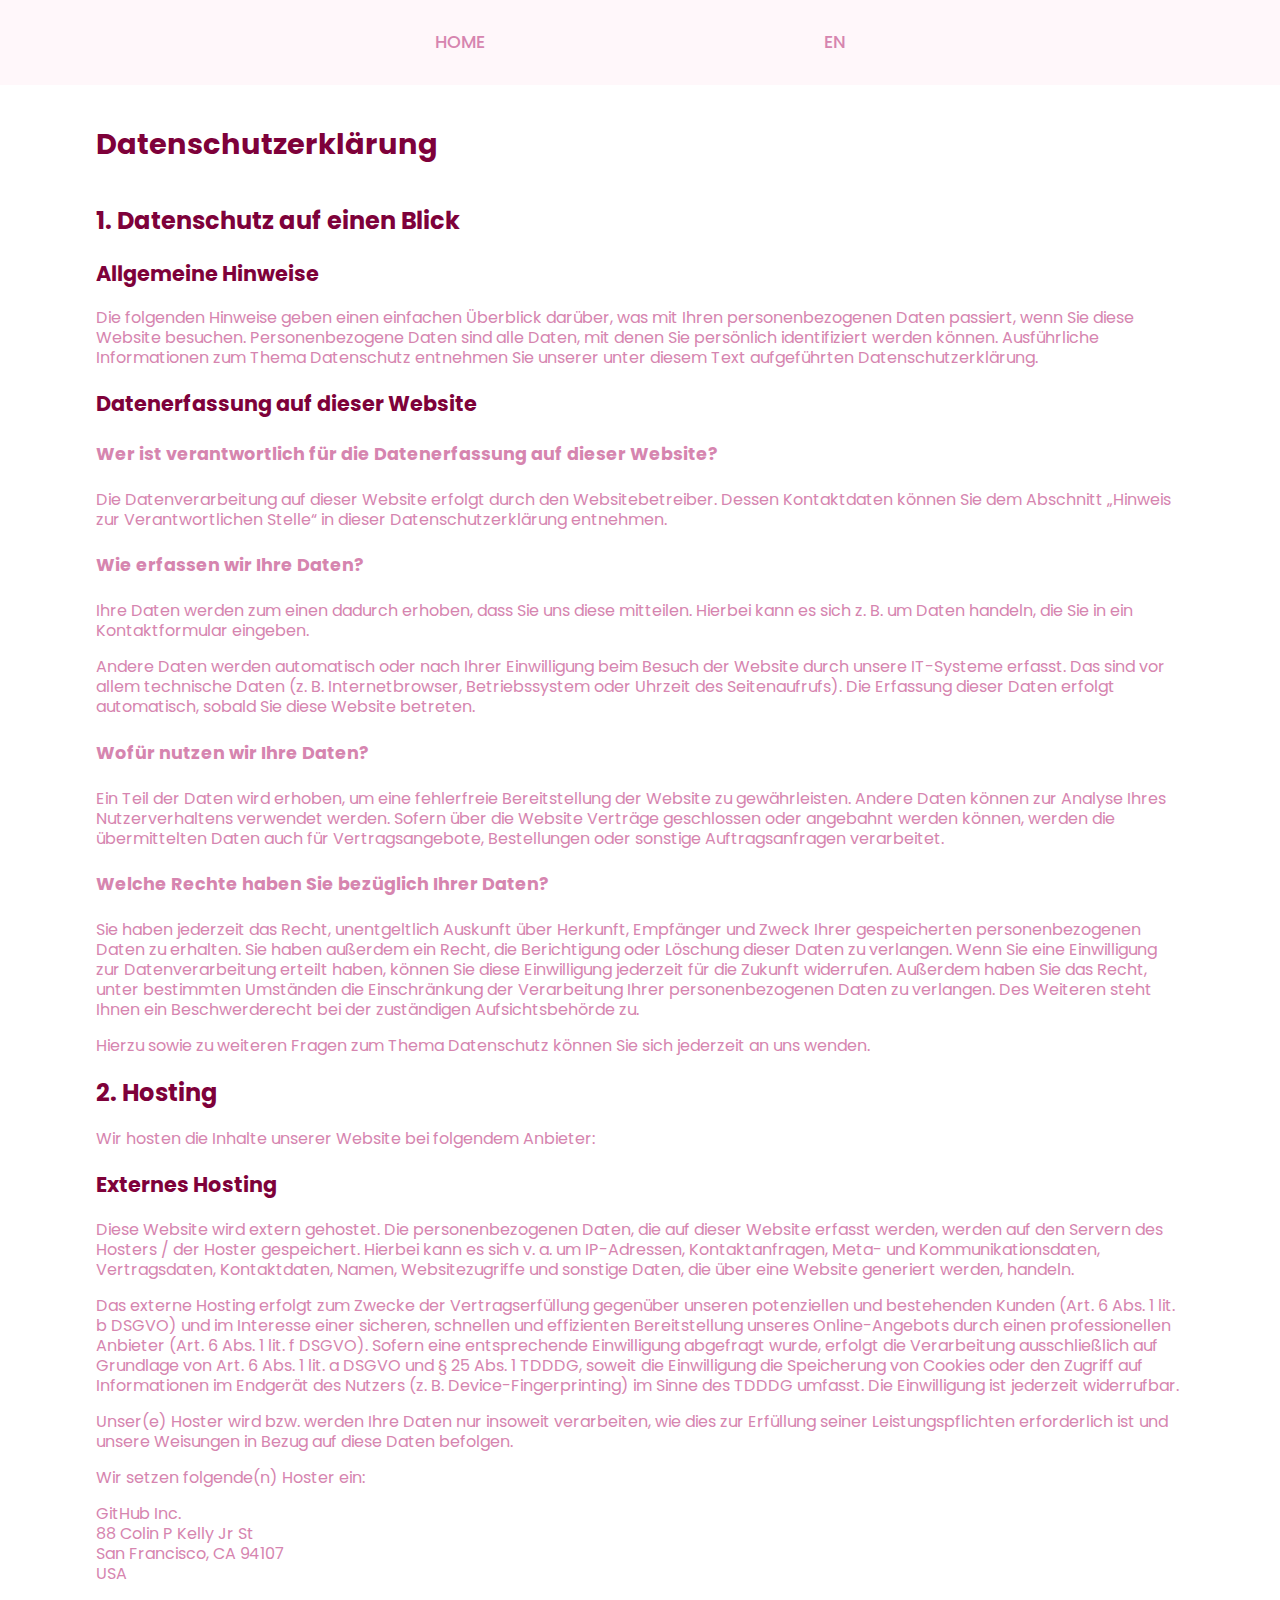
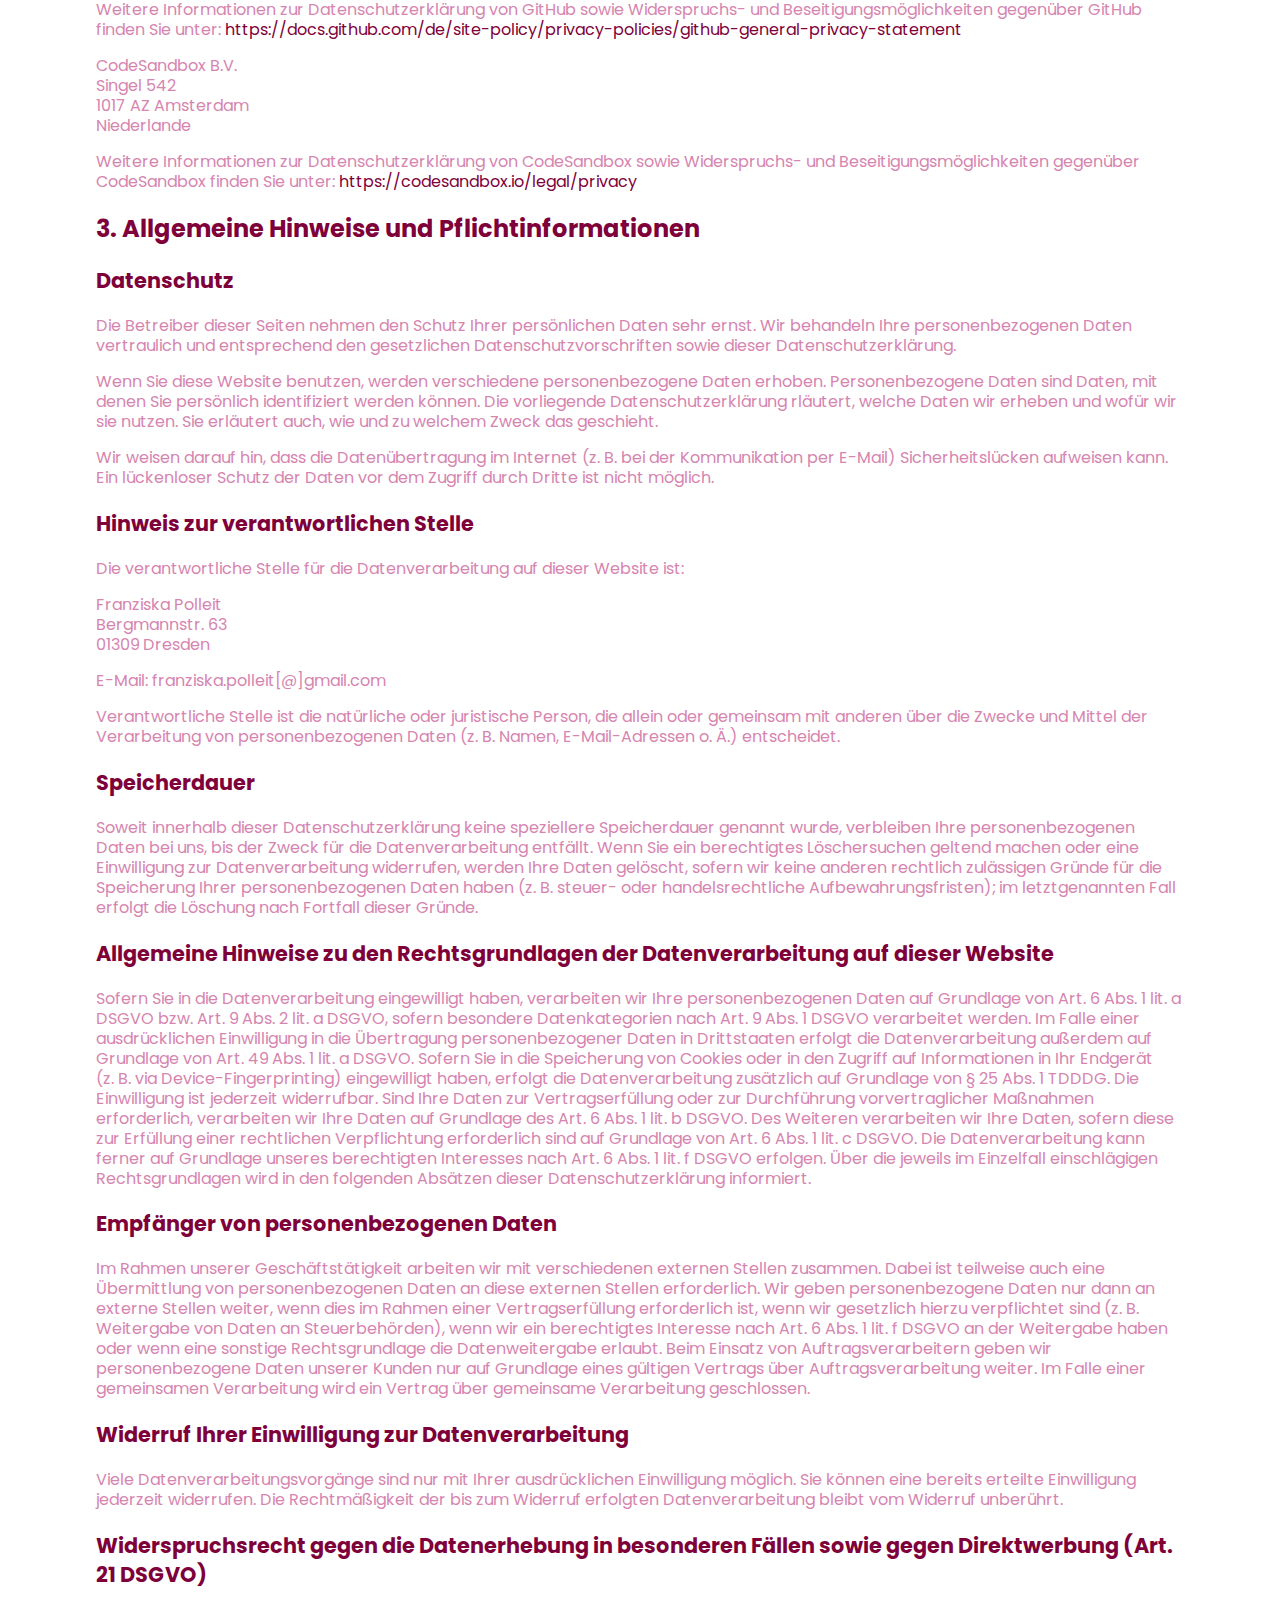
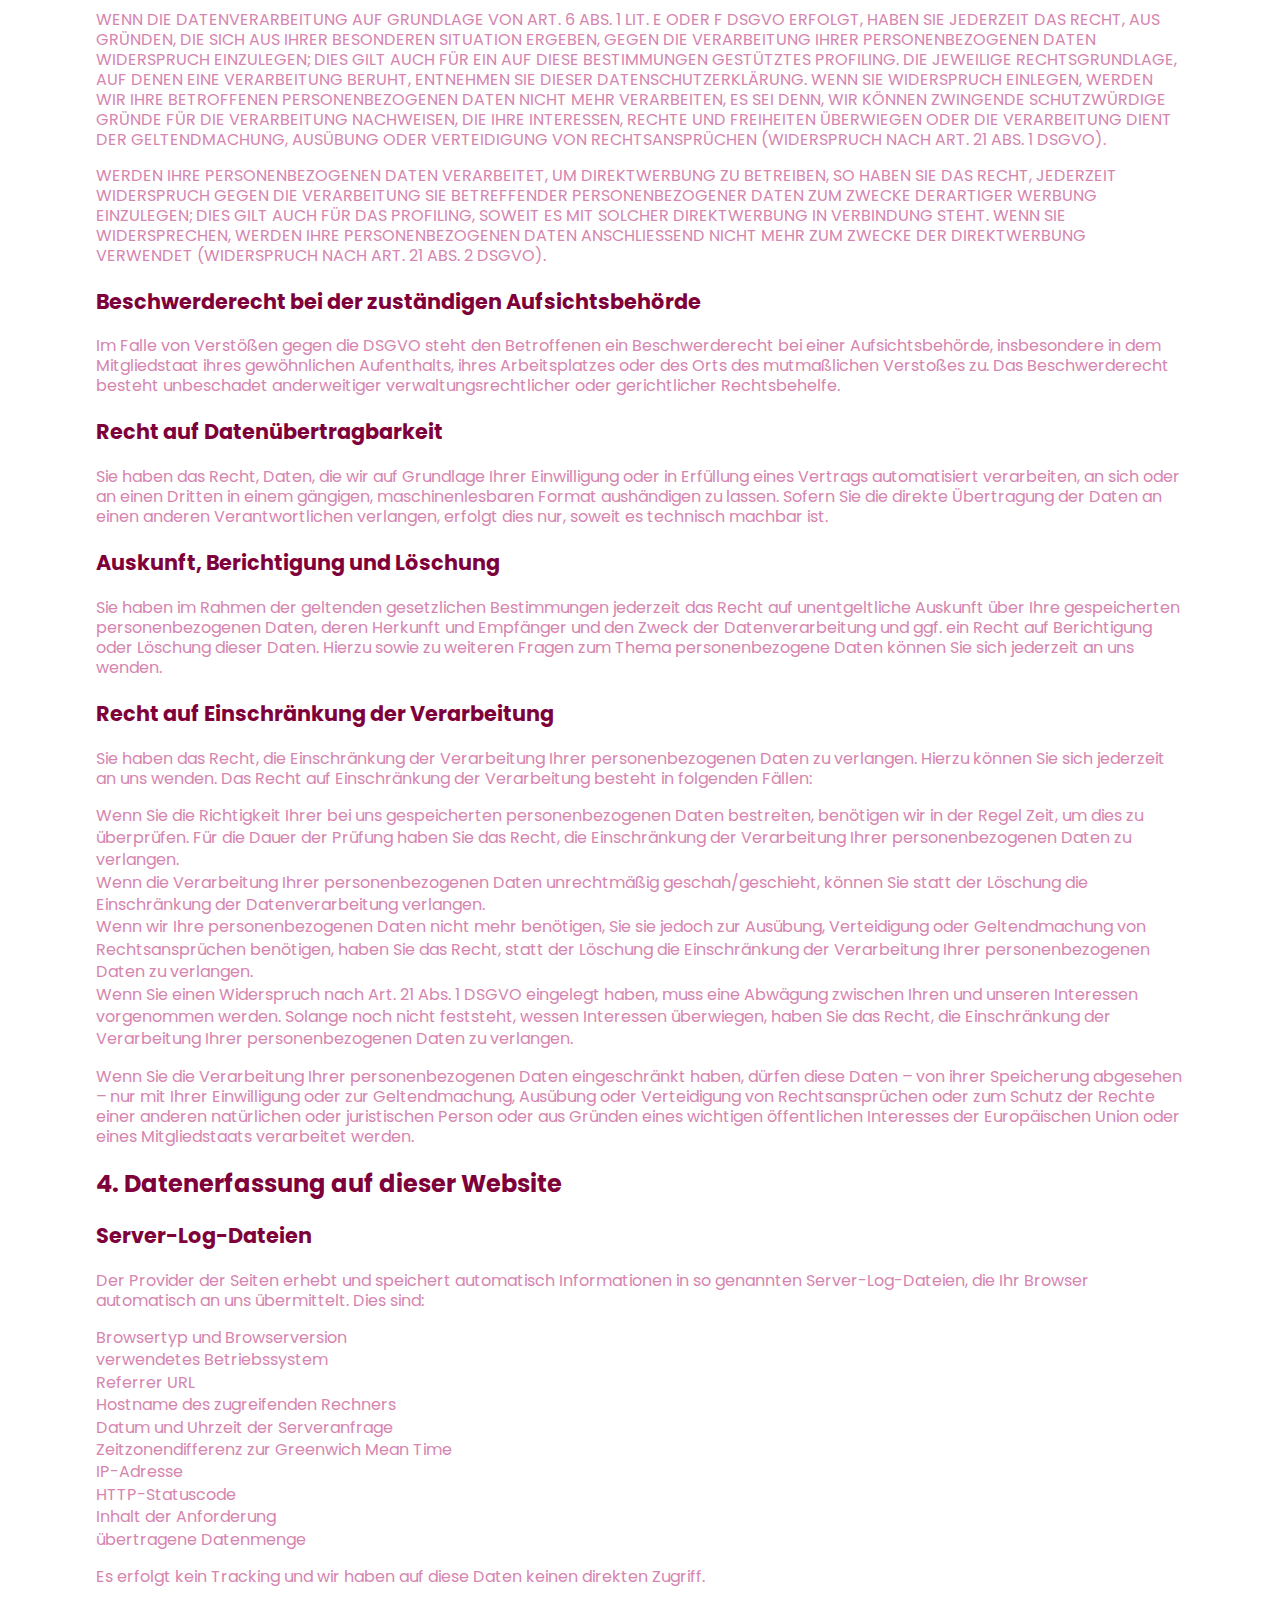
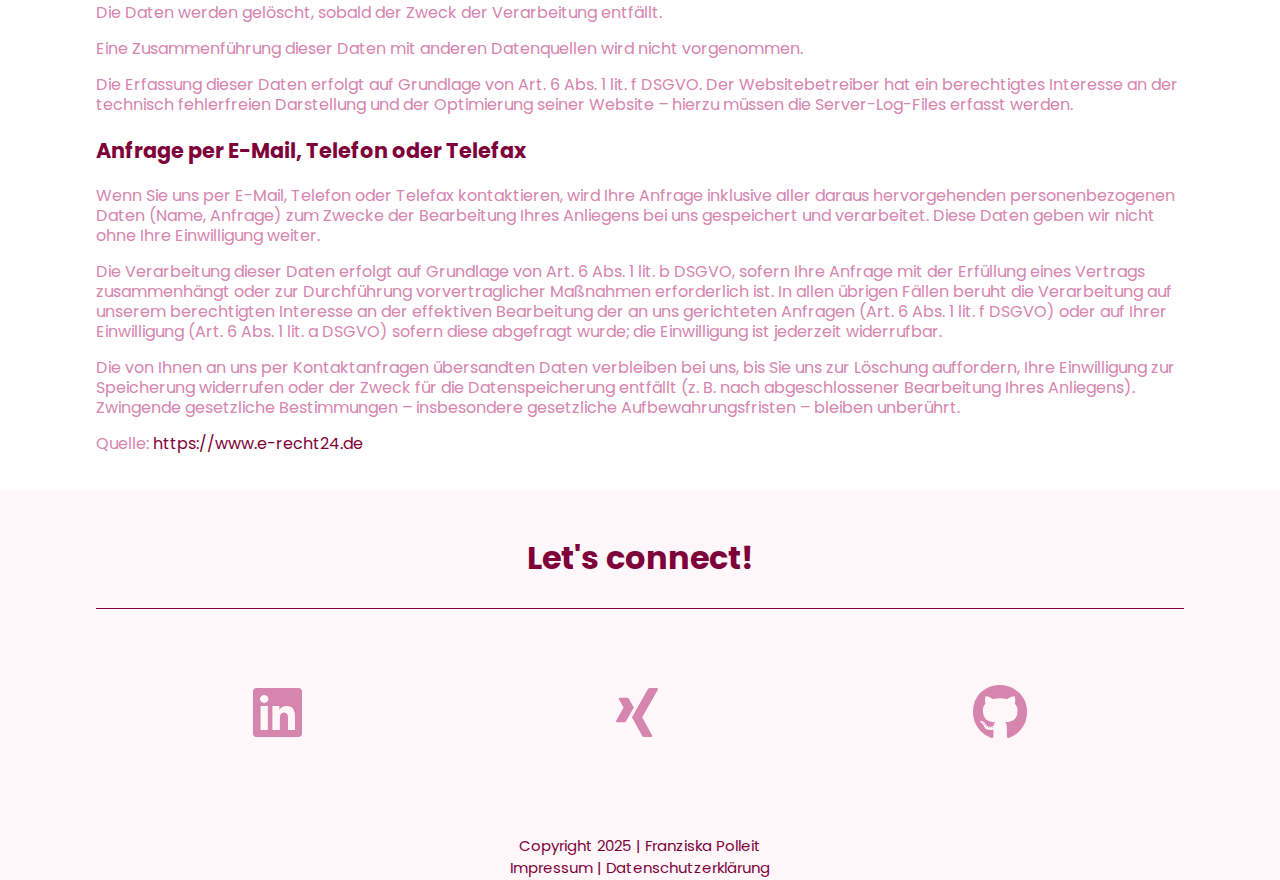
==== commit 75badbd3: "Fixed broken links, improved readability for screen-readers" ====
--- a/datenschutz/index.html
+++ b/datenschutz/index.html
@@ -9,9 +9,9 @@
   <link rel="stylesheet" href="../css/style.css">
   <meta name="description" content="">
 
-  <link href="../fontawesome/css/fontawesome.min.css" rel="stylesheet" />
-  <link href="../fontawesome/css/brands.min.css" rel="stylesheet" />
-  <link href="../fontawesome/css/solid.min.css" rel="stylesheet" />
+  <link href="../fontawesome/css/fontawesome.min.css" rel="stylesheet">
+  <link href="../fontawesome/css/brands.min.css" rel="stylesheet">
+  <link href="../fontawesome/css/solid.min.css" rel="stylesheet">
 
 
 </head>
@@ -88,13 +88,19 @@
             Ein Teil der Daten wird erhoben, um eine fehlerfreie Bereitstellung der Website zu gew&auml;hrleisten. 
             Andere Daten k&ouml;nnen zur Analyse Ihres Nutzerverhaltens verwendet werden. Sofern &uuml;ber die Website 
             Vertr&auml;ge geschlossen oder angebahnt werden k&ouml;nnen, werden die &uuml;bermittelten Daten auch f&uuml;r 
-            Vertragsangebote, Bestellungen oder sonstige Auftragsanfragen verarbeitet.</p> <h4>Welche Rechte haben Sie 
-            bez&uuml;glich Ihrer Daten?</h4> <p>Sie haben jederzeit das Recht, unentgeltlich Auskunft &uuml;ber Herkunft, 
-            Empf&auml;nger und Zweck Ihrer gespeicherten personenbezogenen Daten zu erhalten. Sie haben au&szlig;erdem ein Recht, 
-            die Berichtigung oder L&ouml;schung dieser Daten zu verlangen. Wenn Sie eine Einwilligung zur Datenverarbeitung 
-            erteilt haben, k&ouml;nnen Sie diese Einwilligung jederzeit f&uuml;r die Zukunft widerrufen. Au&szlig;erdem haben 
-            Sie das Recht, unter bestimmten Umst&auml;nden die Einschr&auml;nkung der Verarbeitung Ihrer personenbezogenen 
-            Daten zu verlangen. Des Weiteren steht Ihnen ein Beschwerderecht bei der zust&auml;ndigen Aufsichtsbeh&ouml;rde zu.
+            Vertragsangebote, Bestellungen oder sonstige Auftragsanfragen verarbeitet.
+        </p>
+        
+        <h4>Welche Rechte haben Sie bez&uuml;glich Ihrer Daten?</h4>
+        
+        <p>
+            Sie haben jederzeit das Recht, unentgeltlich Auskunft &uuml;ber Herkunft, Empf&auml;nger und Zweck 
+            Ihrer gespeicherten personenbezogenen Daten zu erhalten. Sie haben au&szlig;erdem ein Recht, 
+            die Berichtigung oder L&ouml;schung dieser Daten zu verlangen. Wenn Sie eine Einwilligung zur 
+            Datenverarbeitung erteilt haben, k&ouml;nnen Sie diese Einwilligung jederzeit f&uuml;r die Zukunft 
+            widerrufen. Au&szlig;erdem haben Sie das Recht, unter bestimmten Umst&auml;nden die 
+            Einschr&auml;nkung der Verarbeitung Ihrer personenbezogenen Daten zu verlangen. Des Weiteren steht 
+            Ihnen ein Beschwerderecht bei der zust&auml;ndigen Aufsichtsbeh&ouml;rde zu.
         </p>
         
         <p>Hierzu sowie zu weiteren Fragen zum Thema Datenschutz k&ouml;nnen Sie sich jederzeit an uns wenden.</p>
@@ -109,13 +115,18 @@
             Diese Website wird extern gehostet. Die personenbezogenen Daten, die auf dieser Website erfasst werden, werden 
             auf den Servern des Hosters / der Hoster gespeichert. Hierbei kann es sich v.&nbsp;a. um IP-Adressen, Kontaktanfragen, 
             Meta- und Kommunikationsdaten, Vertragsdaten, Kontaktdaten, Namen, Websitezugriffe und sonstige Daten, die &uuml;ber 
-            eine Website generiert werden, handeln.</p> <p>Das externe Hosting erfolgt zum Zwecke der Vertragserf&uuml;llung 
-            gegen&uuml;ber unseren potenziellen und bestehenden Kunden (Art. 6 Abs. 1 lit. b DSGVO) und im Interesse 
-            einer sicheren, schnellen und effizienten Bereitstellung unseres Online-Angebots durch einen professionellen 
-            Anbieter (Art. 6 Abs. 1 lit. f DSGVO). Sofern eine entsprechende Einwilligung abgefragt wurde, erfolgt die 
-            Verarbeitung ausschlie&szlig;lich auf Grundlage von Art. 6 Abs. 1 lit. a DSGVO und &sect; 25 Abs. 1 TDDDG, 
-            soweit die Einwilligung die Speicherung von Cookies oder den Zugriff auf Informationen im Endger&auml;t 
-            des Nutzers (z.&nbsp;B. Device-Fingerprinting) im Sinne des TDDDG umfasst. Die Einwilligung ist jederzeit widerrufbar.
+            eine Website generiert werden, handeln.
+        </p>
+        
+        <p>
+            Das externe Hosting erfolgt zum Zwecke der Vertragserf&uuml;llung gegen&uuml;ber unseren potenziellen 
+            und bestehenden Kunden (Art. 6 Abs. 1 lit. b DSGVO) und im Interesse einer sicheren, schnellen und 
+            effizienten Bereitstellung unseres Online-Angebots durch einen professionellen Anbieter (Art. 6 Abs. 
+            1 lit. f DSGVO). Sofern eine entsprechende Einwilligung abgefragt wurde, erfolgt die Verarbeitung 
+            ausschlie&szlig;lich auf Grundlage von Art. 6 Abs. 1 lit. a DSGVO und &sect; 25 Abs. 1 TDDDG, 
+            soweit die Einwilligung die Speicherung von Cookies oder den Zugriff auf Informationen im 
+            Endger&auml;t des Nutzers (z.&nbsp;B. Device-Fingerprinting) im Sinne des TDDDG umfasst. Die 
+            Einwilligung ist jederzeit widerrufbar.
         </p>
         
         <p>
@@ -124,10 +135,36 @@
         </p>
         
         <p>Wir setzen folgende(n) Hoster ein:</p>
-        <p>GitHub Inc.<br />
-        88 Colin P Kelly Jr St<br />
-        San Francisco, CA 94107<br />
-        United States</p>
+
+        <p>
+            GitHub Inc.<br>
+            88 Colin P Kelly Jr St<br>
+            San Francisco, CA 94107<br>
+            USA
+        </p>
+
+        <p>
+            Weitere Informationen zur Datenschutzerklärung von GitHub sowie Widerspruchs- und Beseitigungsmöglichkeiten gegenüber GitHub finden Sie unter:
+            <a href="https://docs.github.com/de/site-policy/privacy-policies/github-general-privacy-statement" target="_blank" rel="noopener noreferrer">
+                https://docs.github.com/de/site-policy/privacy-policies/github-general-privacy-statement
+            </a>
+        </p>
+
+        <p>
+            CodeSandbox B.V.<br>
+            Singel 542<br>
+            1017 AZ Amsterdam<br>
+            Niederlande
+        </p>
+
+        <p>
+            Weitere Informationen zur Datenschutzerklärung von CodeSandbox sowie Widerspruchs- und Beseitigungsmöglichkeiten gegenüber CodeSandbox finden Sie unter:
+            <a href="https://codesandbox.io/legal/privacy" target="_blank" rel="noopener noreferrer">
+                https://codesandbox.io/legal/privacy
+            </a>
+        </p>
+
+
 
         <h2>3. Allgemeine Hinweise und Pflicht&shy;informationen</h2>
 
@@ -155,12 +192,11 @@
         
         <p>Die verantwortliche Stelle f&uuml;r die Datenverarbeitung auf dieser Website ist:</p>
         
-        <p>Beispielfirma<br />
-        Musterweg 10<br />
-        90210 Musterstadt</p>
-
-        <p>Telefon: +49 (0) 123 44 55 66<br />
-        E-Mail: info@beispielfirma.de</p>
+        <p>Franziska Polleit<br>
+        Bergmannstr. 63<br>
+        01309 Dresden</p>
+
+        <p>E-Mail: franziska.polleit[@]gmail.com</p>
         
         <p>
             Verantwortliche Stelle ist die nat&uuml;rliche oder juristische Person, die allein oder gemeinsam mit 
@@ -181,7 +217,8 @@
 
         <h3>Allgemeine Hinweise zu den Rechtsgrundlagen der Datenverarbeitung auf dieser Website</h3>
         
-        <p>Sofern Sie in die Datenverarbeitung eingewilligt haben, verarbeiten wir Ihre personenbezogenen Daten auf 
+        <p>
+            Sofern Sie in die Datenverarbeitung eingewilligt haben, verarbeiten wir Ihre personenbezogenen Daten auf 
             Grundlage von Art. 6 Abs. 1 lit. a DSGVO bzw. Art. 9 Abs. 2 lit. a DSGVO, sofern besondere Datenkategorien 
             nach Art. 9 Abs. 1 DSGVO verarbeitet werden. Im Falle einer ausdr&uuml;cklichen Einwilligung in die &Uuml;bertragung 
             personenbezogener Daten in Drittstaaten erfolgt die Datenverarbeitung au&szlig;erdem auf Grundlage von Art. 49 Abs. 1 lit. a DSGVO. 
@@ -226,7 +263,11 @@
             EINLEGEN, WERDEN WIR IHRE BETROFFENEN PERSONENBEZOGENEN DATEN NICHT MEHR VERARBEITEN, ES SEI DENN, WIR K&Ouml;NNEN ZWINGENDE 
             SCHUTZW&Uuml;RDIGE GR&Uuml;NDE F&Uuml;R DIE VERARBEITUNG NACHWEISEN, DIE IHRE INTERESSEN, RECHTE UND FREIHEITEN &Uuml;BERWIEGEN 
             ODER DIE VERARBEITUNG DIENT DER GELTENDMACHUNG, AUS&Uuml;BUNG ODER VERTEIDIGUNG VON RECHTSANSPR&Uuml;CHEN (WIDERSPRUCH NACH 
-            ART. 21 ABS. 1 DSGVO).</p> <p>WERDEN IHRE PERSONENBEZOGENEN DATEN VERARBEITET, UM DIREKTWERBUNG ZU BETREIBEN, SO HABEN SIE 
+            ART. 21 ABS. 1 DSGVO).
+        </p>
+
+        <p>
+            WERDEN IHRE PERSONENBEZOGENEN DATEN VERARBEITET, UM DIREKTWERBUNG ZU BETREIBEN, SO HABEN SIE 
             DAS RECHT, JEDERZEIT WIDERSPRUCH GEGEN DIE VERARBEITUNG SIE BETREFFENDER PERSONENBEZOGENER DATEN ZUM ZWECKE DERARTIGER 
             WERBUNG EINZULEGEN; DIES GILT AUCH F&Uuml;R DAS PROFILING, SOWEIT ES MIT SOLCHER DIREKTWERBUNG IN VERBINDUNG STEHT. 
             WENN SIE WIDERSPRECHEN, WERDEN IHRE PERSONENBEZOGENEN DATEN ANSCHLIESSEND NICHT MEHR ZUM ZWECKE DER DIREKTWERBUNG 
@@ -248,8 +289,7 @@
             Sofern Sie die direkte &Uuml;bertragung der Daten an einen anderen Verantwortlichen verlangen, erfolgt dies nur, soweit es technisch machbar ist.
         </p>
         
-        <h3>
-            Auskunft, Berichtigung und L&ouml;schung</h3>
+        <h3>Auskunft, Berichtigung und L&ouml;schung</h3>
         
         <p>
             Sie haben im Rahmen der geltenden gesetzlichen Bestimmungen jederzeit das Recht auf 
@@ -260,7 +300,8 @@
 
         <h3>Recht auf Einschr&auml;nkung der Verarbeitung</h3>
         
-        <p>Sie haben das Recht, die Einschr&auml;nkung der Verarbeitung Ihrer personenbezogenen Daten zu verlangen. 
+        <p>
+            Sie haben das Recht, die Einschr&auml;nkung der Verarbeitung Ihrer personenbezogenen Daten zu verlangen. 
             Hierzu k&ouml;nnen Sie sich jederzeit an uns wenden. Das Recht auf Einschr&auml;nkung der Verarbeitung besteht 
             in folgenden F&auml;llen:
         </p>
@@ -273,13 +314,19 @@
             </li>
             <li>
                 Wenn die Verarbeitung Ihrer personenbezogenen Daten unrechtm&auml;&szlig;ig geschah/geschieht, k&ouml;nnen 
-                Sie statt der L&ouml;schung die Einschr&auml;nkung der Datenverarbeitung verlangen.</li> <li>Wenn wir Ihre 
-                personenbezogenen Daten nicht mehr ben&ouml;tigen, Sie sie jedoch zur Aus&uuml;bung, Verteidigung oder 
-                Geltendmachung von Rechtsanspr&uuml;chen ben&ouml;tigen, haben Sie das Recht, statt der L&ouml;schung die 
-                Einschr&auml;nkung der Verarbeitung Ihrer personenbezogenen Daten zu verlangen.</li> <li>Wenn Sie einen 
-                Widerspruch nach Art. 21 Abs. 1 DSGVO eingelegt haben, muss eine Abw&auml;gung zwischen Ihren und unseren 
-                Interessen vorgenommen werden. Solange noch nicht feststeht, wessen Interessen &uuml;berwiegen, haben Sie 
-                das Recht, die Einschr&auml;nkung der Verarbeitung Ihrer personenbezogenen Daten zu verlangen.
+                Sie statt der L&ouml;schung die Einschr&auml;nkung der Datenverarbeitung verlangen.
+            </li>
+            <li>
+                Wenn wir Ihre personenbezogenen Daten nicht mehr ben&ouml;tigen, Sie sie jedoch zur Aus&uuml;bung, 
+                Verteidigung oder Geltendmachung von Rechtsanspr&uuml;chen ben&ouml;tigen, haben Sie das Recht, 
+                statt der L&ouml;schung die Einschr&auml;nkung der Verarbeitung Ihrer personenbezogenen Daten zu 
+                verlangen.
+            </li>
+            <li>
+                Wenn Sie einen Widerspruch nach Art. 21 Abs. 1 DSGVO eingelegt haben, muss eine Abw&auml;gung 
+                zwischen Ihren und unseren Interessen vorgenommen werden. Solange noch nicht feststeht, wessen 
+                Interessen &uuml;berwiegen, haben Sie das Recht, die Einschr&auml;nkung der Verarbeitung Ihrer 
+                personenbezogenen Daten zu verlangen.
             </li>
         </ul>
         
@@ -304,9 +351,17 @@
             <li>verwendetes Betriebssystem</li>
             <li>Referrer URL</li>
             <li>Hostname des zugreifenden Rechners</li>
-            <li>Uhrzeit der Serveranfrage</li>
+            <li>Datum und Uhrzeit der Serveranfrage</li>
+            <li>Zeitzonendifferenz zur Greenwich Mean Time</li>
             <li>IP-Adresse</li>
+            <li>HTTP-Statuscode</li>
+            <li>Inhalt der Anforderung</li>
+            <li>übertragene Datenmenge</li>
         </ul>
+
+        <p>Es erfolgt kein Tracking und wir haben auf diese Daten keinen direkten Zugriff.</p>
+
+        <p>Die Daten werden gelöscht, sobald der Zweck der Verarbeitung entfällt.</p>
         
         <p>Eine Zusammenf&uuml;hrung dieser Daten mit anderen Datenquellen wird nicht vorgenommen.</p>
         
@@ -320,12 +375,16 @@
         <p>
             Wenn Sie uns per E-Mail, Telefon oder Telefax kontaktieren, wird Ihre Anfrage inklusive aller daraus hervorgehenden 
             personenbezogenen Daten (Name, Anfrage) zum Zwecke der Bearbeitung Ihres Anliegens bei uns gespeichert und verarbeitet. 
-            Diese Daten geben wir nicht ohne Ihre Einwilligung weiter.</p> <p>Die Verarbeitung dieser Daten erfolgt auf Grundlage 
-            von Art. 6 Abs. 1 lit. b DSGVO, sofern Ihre Anfrage mit der Erf&uuml;llung eines Vertrags zusammenh&auml;ngt oder 
-            zur Durchf&uuml;hrung vorvertraglicher Ma&szlig;nahmen erforderlich ist. In allen &uuml;brigen F&auml;llen beruht die 
-            Verarbeitung auf unserem berechtigten Interesse an der effektiven Bearbeitung der an uns gerichteten Anfragen 
-            (Art. 6 Abs. 1 lit. f DSGVO) oder auf Ihrer Einwilligung (Art. 6 Abs. 1 lit. a DSGVO) sofern diese abgefragt wurde; 
-            die Einwilligung ist jederzeit widerrufbar.
+            Diese Daten geben wir nicht ohne Ihre Einwilligung weiter.
+        </p>
+        
+        <p>
+            Die Verarbeitung dieser Daten erfolgt auf Grundlage von Art. 6 Abs. 1 lit. b DSGVO, sofern Ihre Anfrage 
+            mit der Erf&uuml;llung eines Vertrags zusammenh&auml;ngt oder zur Durchf&uuml;hrung vorvertraglicher 
+            Ma&szlig;nahmen erforderlich ist. In allen &uuml;brigen F&auml;llen beruht die Verarbeitung auf unserem 
+            berechtigten Interesse an der effektiven Bearbeitung der an uns gerichteten Anfragen (Art. 6 Abs. 1 lit. f DSGVO) 
+            oder auf Ihrer Einwilligung (Art. 6 Abs. 1 lit. a DSGVO) sofern diese abgefragt wurde; die 
+            Einwilligung ist jederzeit widerrufbar.
         </p>
         
         <p>
@@ -337,7 +396,6 @@
 
         <p>Quelle: <a href="https://www.e-recht24.de" target="_blank" rel="noopener noreferrer">https://www.e-recht24.de</a></p>
 
-    
       </div>
 
     </section>
@@ -354,7 +412,7 @@
         <div class="section-divider"></div>
           
         <ul>
-          <li><a href="https://www.linkedin.com/in/franziska-polleit-417703b6/" target="_blank" rel="noopener noreferrer"><i class="fa-brands fa-linkedin"></i></a></li>
+          <li><a href="https://www.linkedin.com/in/franziska-p-417703b6/" target="_blank" rel="noopener noreferrer"><i class="fa-brands fa-linkedin"></i></a></li>
           <li><a href="https://www.xing.com/profile/Franziska_Polleit" target="_blank" rel="noopener noreferrer"><i class="fa-brands fa-xing"></i></a></li>
           <li><a href="https://github.com/franzipolleit" target="_blank" rel="noopener noreferrer"><i class="fa-brands fa-github"></i></a></li>
         </ul>
--- a/css/style.css
+++ b/css/style.css
@@ -113,7 +113,7 @@
   font-size: 1em;
   text-align: center;
   background-color: #ffffff;
-  color: #e094bc;
+  color: #d685af;
   margin: 0;
   padding: 0;
 }
@@ -131,7 +131,7 @@
 }
 
 a {
-  color: #e094bc;
+  color:#d685af;
   text-decoration: none;
 }
 
@@ -178,7 +178,7 @@
   display: flex;
   justify-content: center;
   padding: 15px 0;
-  background-color: #fff6f9;
+  background-color: #fff7fa;
 }
 
 header .content-wrapper {
@@ -202,7 +202,7 @@
 #intro {
   display: flex;
   justify-content: center;
-  background-color: #fff6f9;
+  background-color: #fff7fa;
 }
 
 
@@ -222,12 +222,16 @@
   border-radius: 50px;
 }
 
+.about-description p {
+  text-align: left;
+}
+
 /* Skills Section */
 
 #skills {
   display: flex;
   justify-content: center;
-  background-color: #fff6f9;
+  background-color: #fff7fa;
 }
 
 
@@ -265,13 +269,12 @@
 }
 
 .portfolio-project {
-  padding: 20px;
+  padding: 20px 20px 50px 20px;
   margin: 50px 0;
   border:#7e013a solid 3px;
   border-radius: 30px;
-  /*box-shadow: 10px 5px 5px #e094bc;*/
   filter: drop-shadow(10px 5px 5px #e094bc);
-  background-color: #fff6f9;
+  background-color: #fff7fa;
   display: flex;
   justify-content: flex-start;
   align-items: center;
@@ -287,22 +290,21 @@
   filter: drop-shadow(3px 3px 10px #e094bc);
 }
 
-
-
-.portfolio-project button {
+.project-link {
   background-color: #7e013a;
-  color: #fff6f9;
+  color:#fff7fa;
   font-size: 1.25em;
   font-weight: 700;
+  padding: 20px;
   border: none;
-  border-radius: 5px;
-  padding: 20px;
+  border-radius: 10px;
   margin: 30px 0;
 }
 
-.portfolio-project a {
-  color: #fff6f9;
-}
+.project-description p {
+  text-align: left;
+}
+
 
 /* Footer styles */
 
@@ -310,7 +312,7 @@
   display: flex;
   flex-direction: column;
   align-items: center;
-  background-color: #fff6f9;
+  background-color: #fff7fa;
 }
 
 footer i {
@@ -332,6 +334,10 @@
   margin: 0;
 }
 
+.copyright a {
+  color:#7e013a;
+}
+
 /*-------- Legal Notice Page ---------*/
 
 #legal-notice {
@@ -349,6 +355,14 @@
 
 #legal-notice h2 {
   font-size: 1.5em;
+}
+
+#legal-notice h3 {
+  font-size: 1.3em;
+}
+
+#legal-notice h4 {
+  font-size: 1.1em;
 }
 
 #legal-notice p {
@@ -443,6 +457,12 @@
    Modify as content requires.
    ========================================================================== */
 
+@media (prefers-reduced-motion: no-preference) {
+  html {
+    scroll-behavior: smooth;  
+  }
+}
+
 @media only screen and (min-width: 768px) {
   /* Tablet Styles */
 
@@ -567,14 +587,18 @@
     filter: drop-shadow(3px 3px 10px #7e013a);
   }
 
-  .portfolio-project button:hover {
+  .project-link:hover {
     background-color: #fff6f9;
-    color: #7e013a;
+    color:#7e013a;
     border: #7e013a solid 2px;
     cursor: pointer;
     padding: 18px;
   }
 
+  .portfolio-project h3:hover {
+    transform: scale(1.1);
+  }
+
   /* Footer Styles */
 
   footer .content-wrapper i:hover {
@@ -585,7 +609,6 @@
   .copyright a:hover {
     color:#e094bc;
     cursor: pointer;
-    font-weight: 500;
   }
 
 }
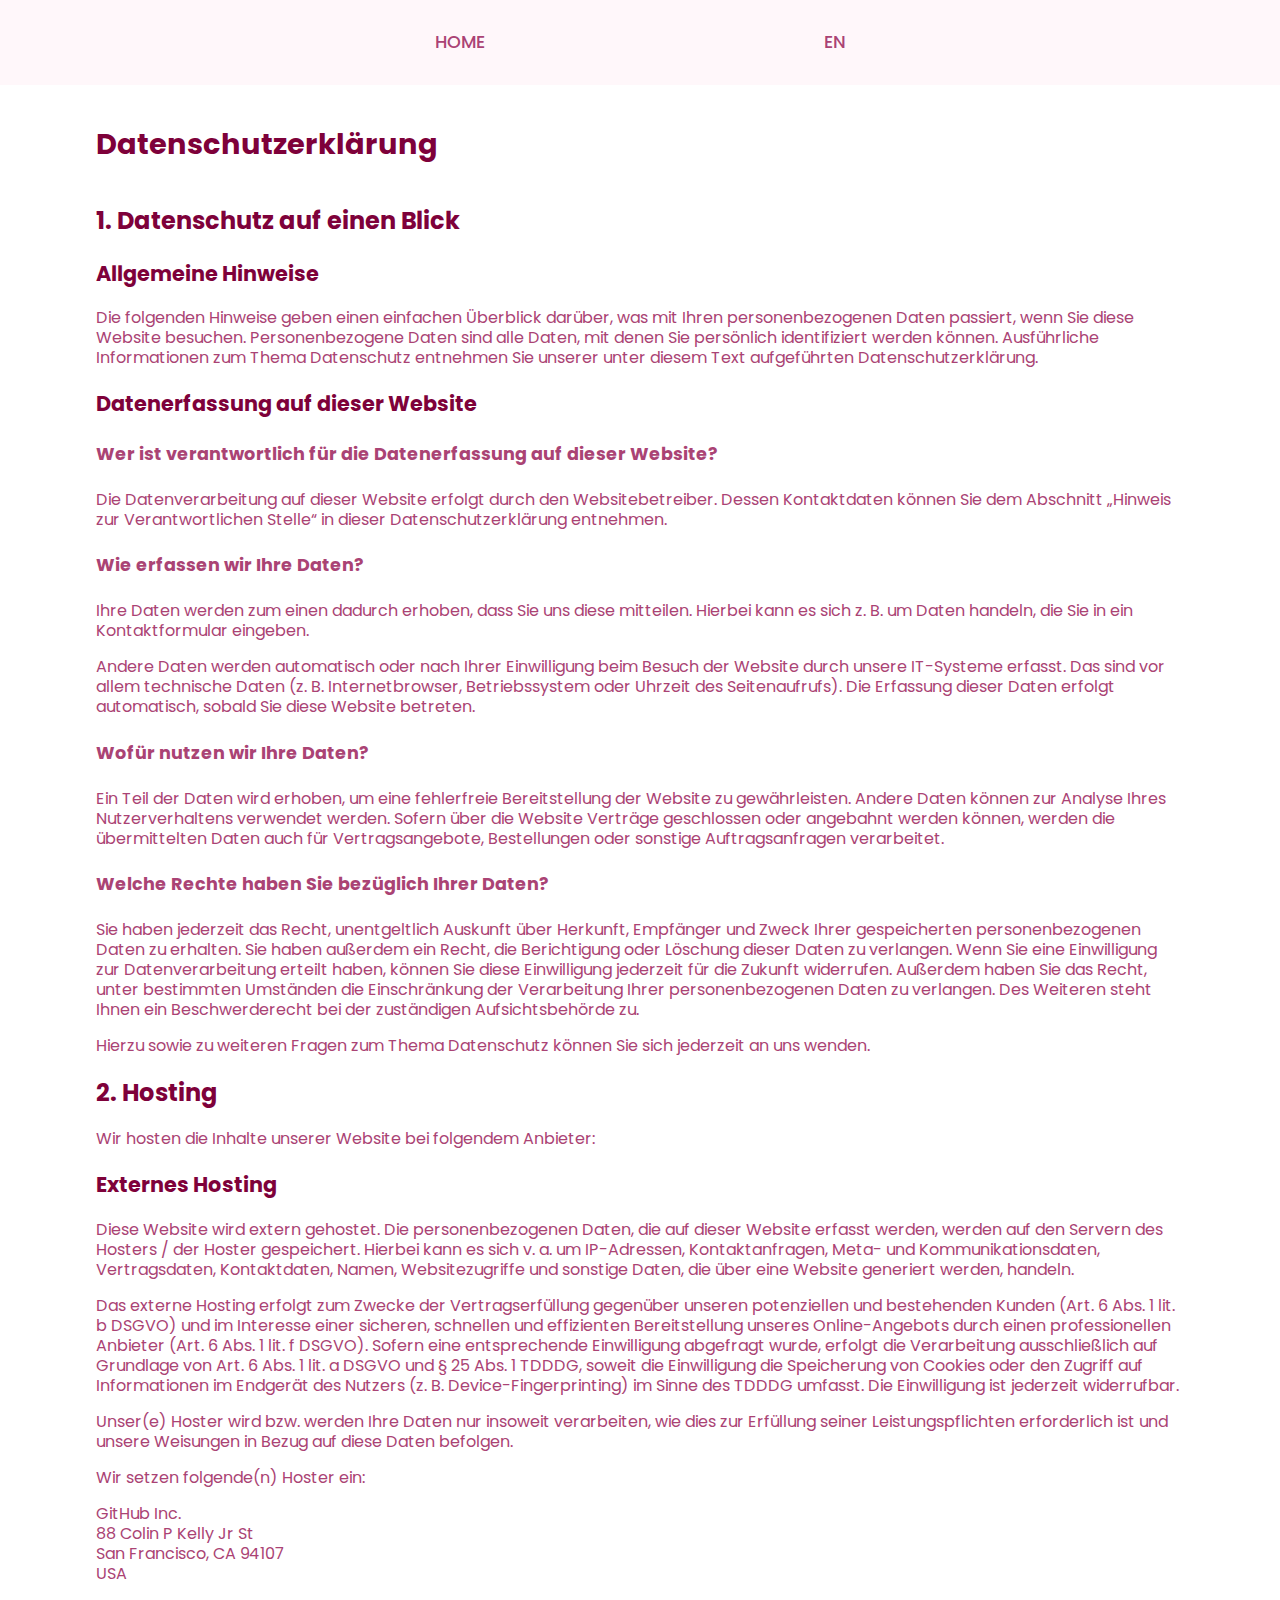
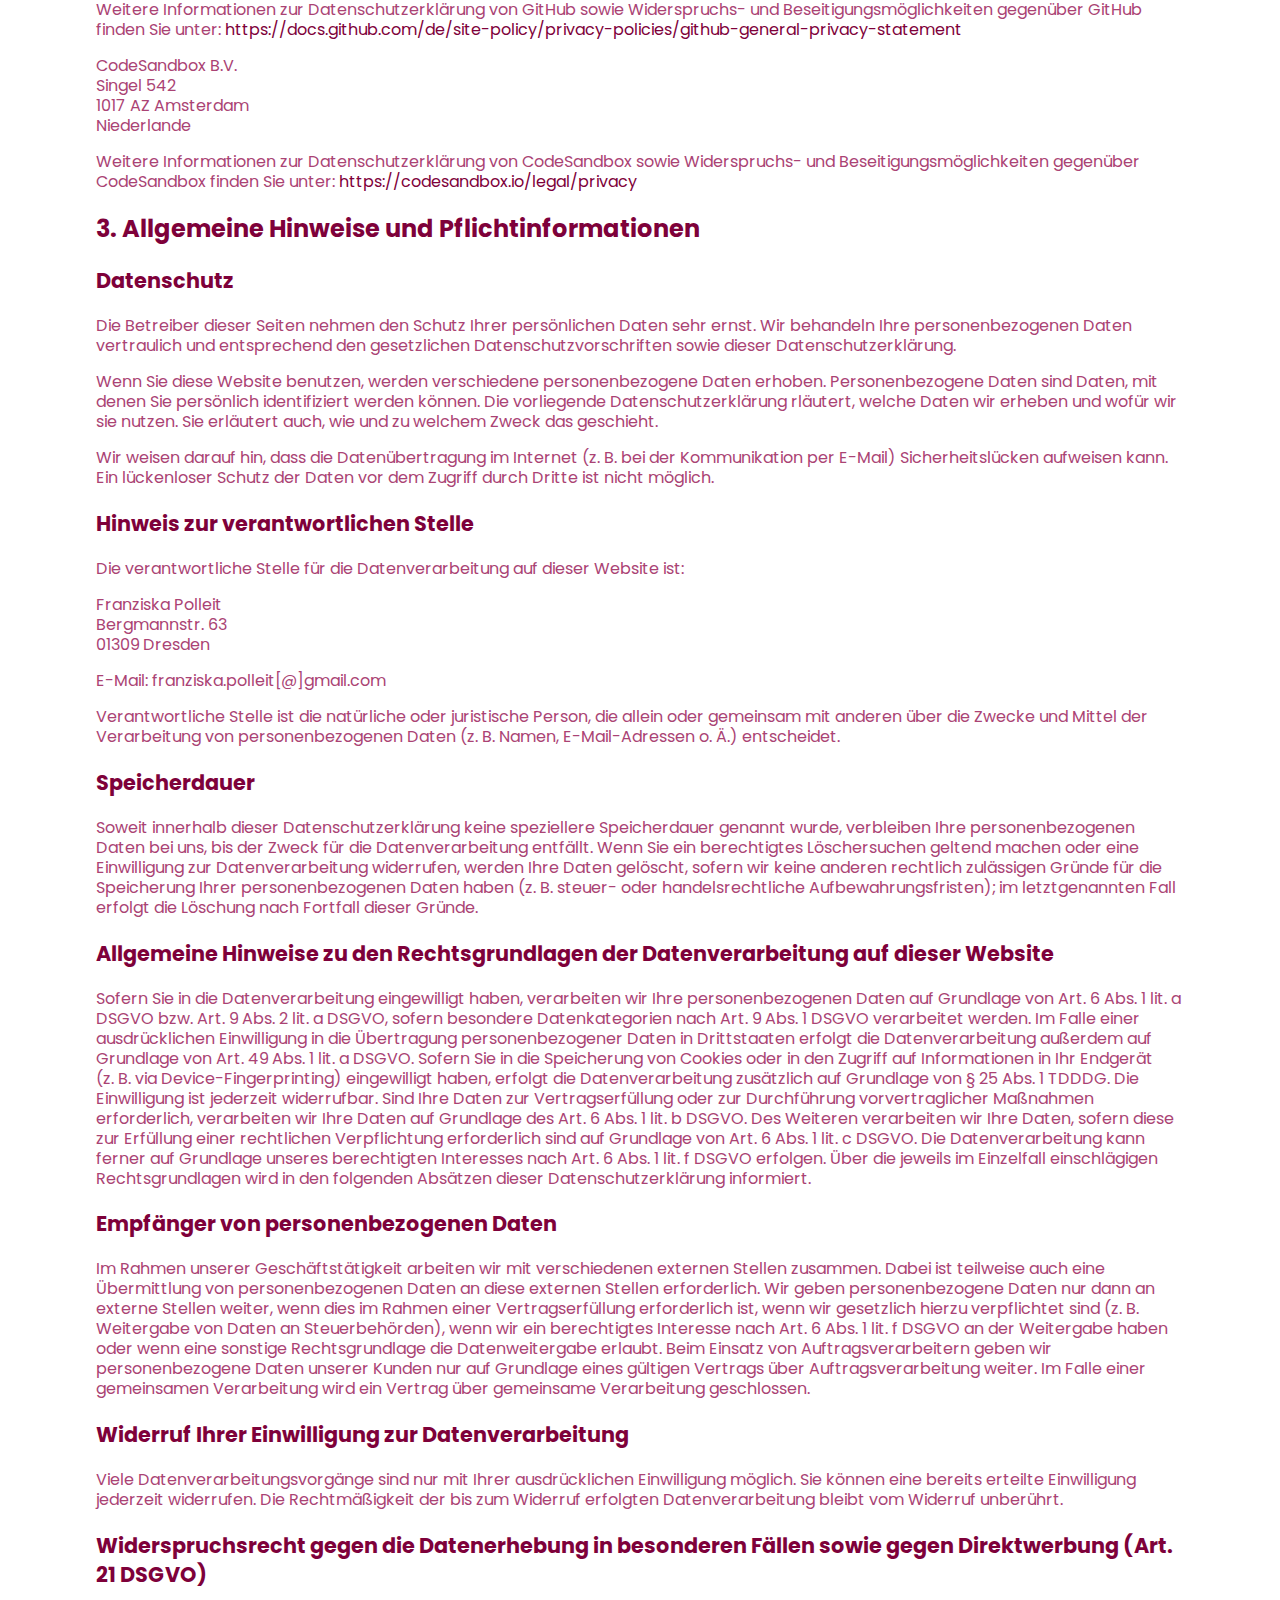
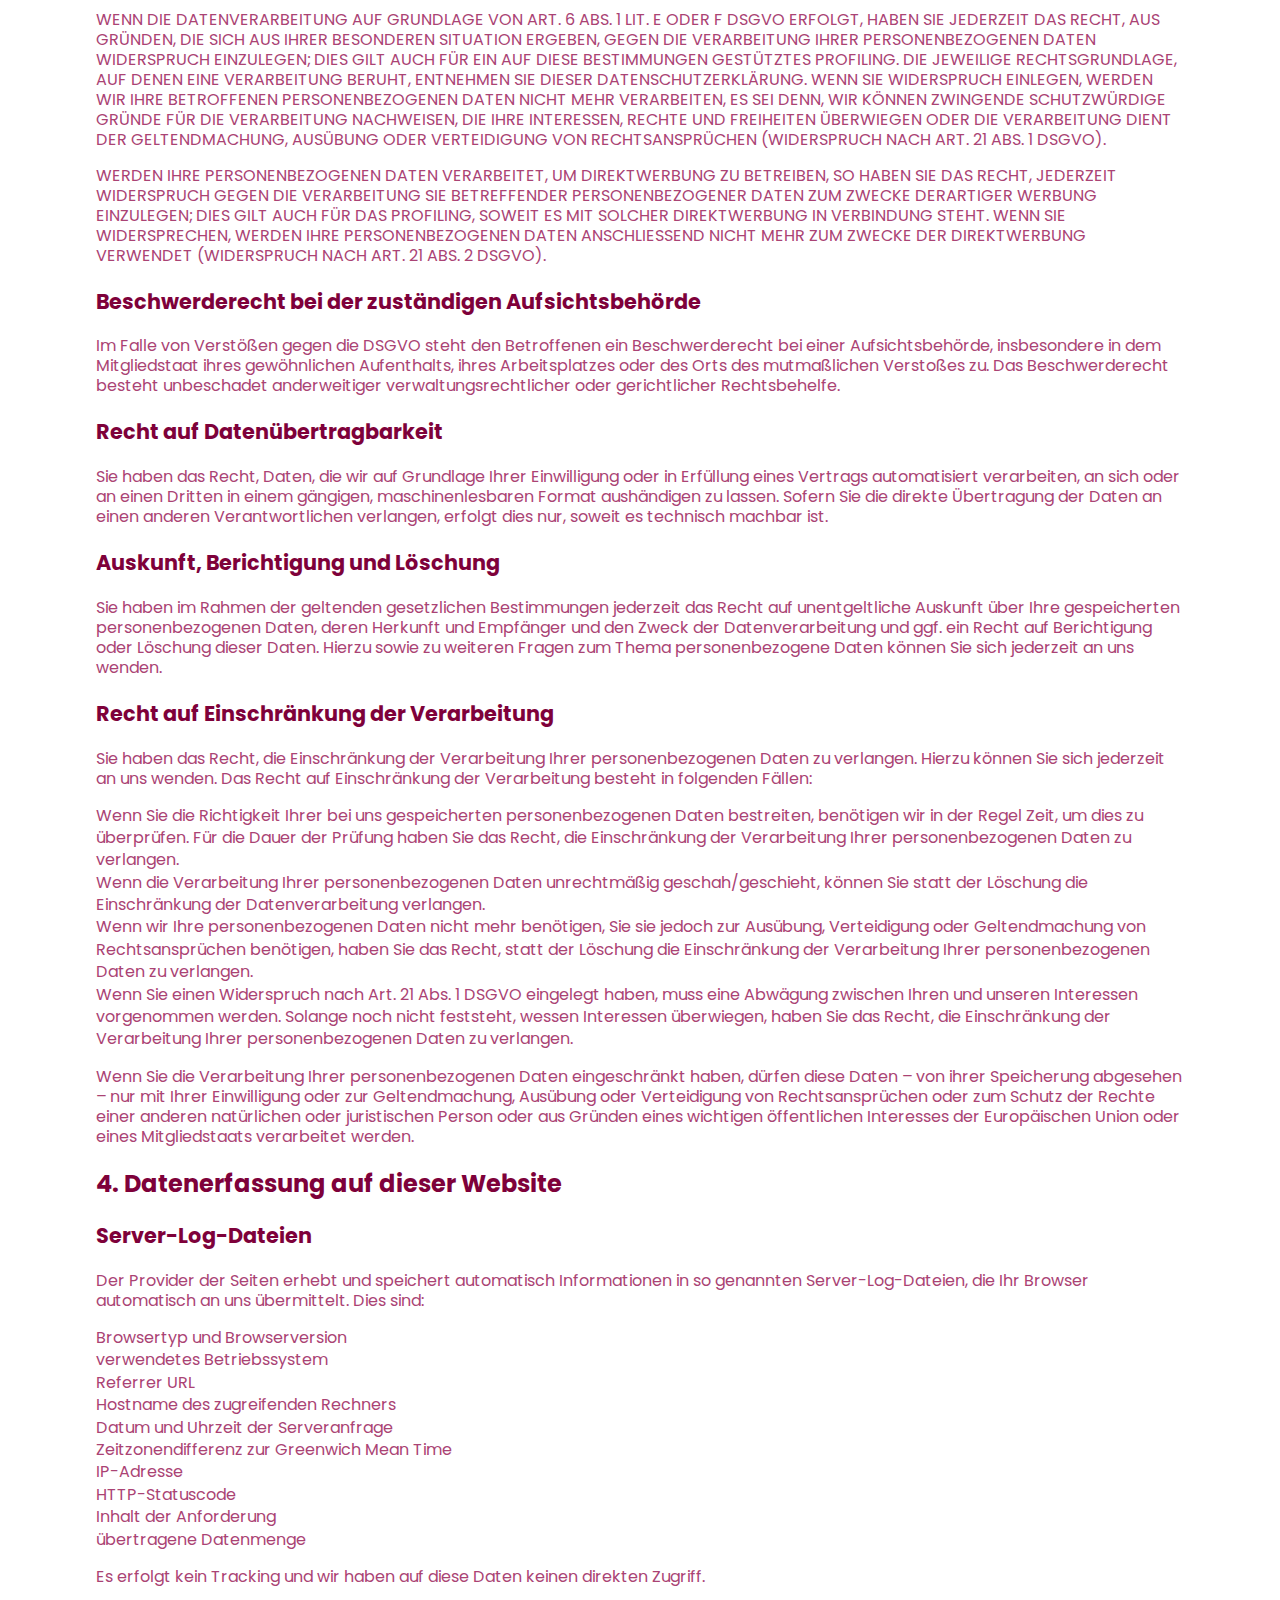
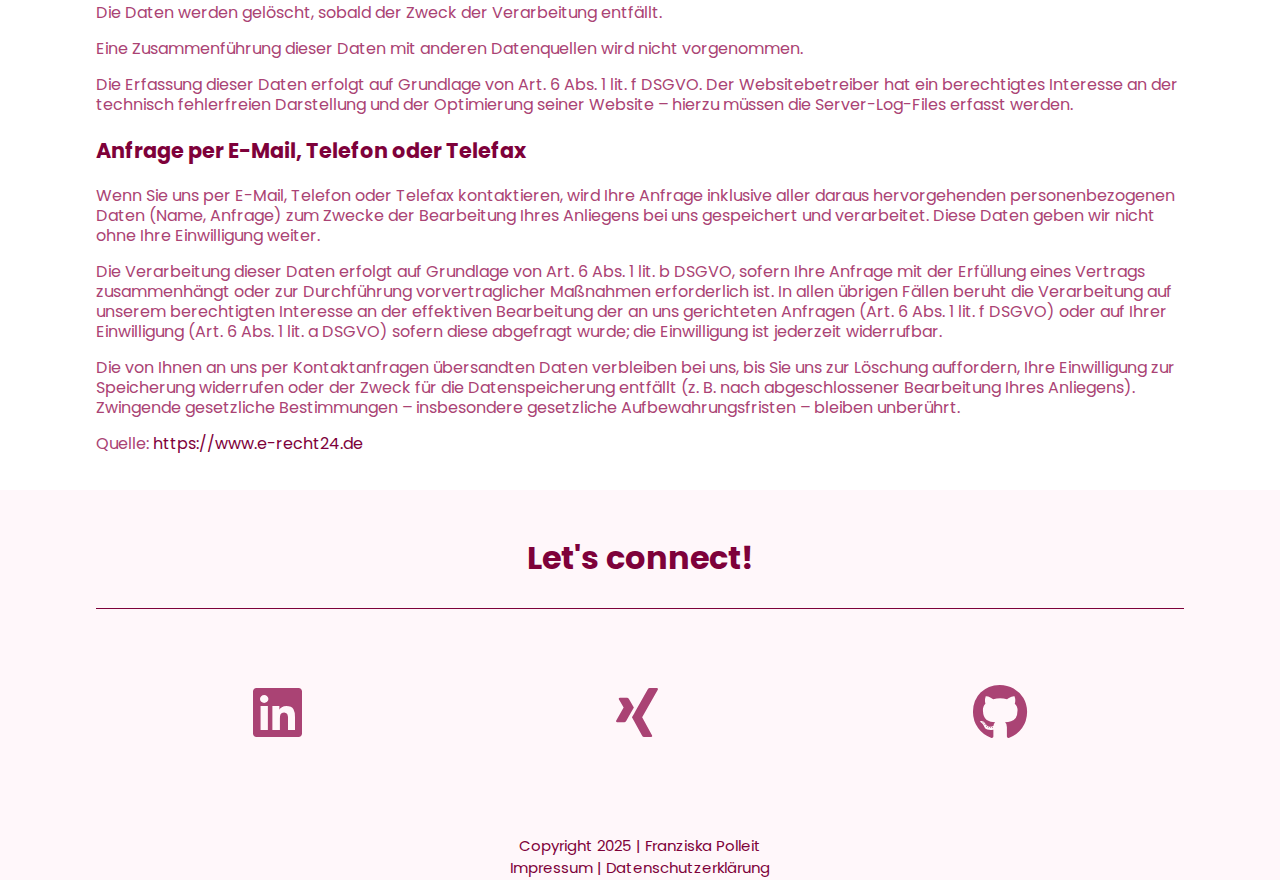
==== commit 41eee3ea: "Adjusted footer styles" ====
--- a/datenschutz/index.html
+++ b/datenschutz/index.html
@@ -399,7 +399,7 @@
       </div>
 
     </section>
-    
+</main>
 
     <!--CONTACT SECTION-->
 
@@ -428,7 +428,7 @@
 
     </footer>
 
-  </main>
+  
 
 </body>
 
--- a/css/style.css
+++ b/css/style.css
@@ -113,9 +113,16 @@
   font-size: 1em;
   text-align: center;
   background-color: #ffffff;
-  color: #d685af;
+  color: #aa4374;
   margin: 0;
   padding: 0;
+  min-height: 100vh;
+  display: flex;
+  flex-direction: column;
+}
+
+main {
+  flex: 1;
 }
 
 ul {
@@ -131,7 +138,7 @@
 }
 
 a {
-  color:#d685af;
+  color:#aa4374;
   text-decoration: none;
 }
 
@@ -303,6 +310,7 @@
 
 .project-description p {
   text-align: left;
+  padding: 0 7px 0 10px;
 }
 
 
@@ -549,25 +557,7 @@
     font-weight: 700;
   }
 
-  /* About Styles */
-
-  #about .content-wrapper {
-    display: flex;
-    justify-content: space-between;
-    align-items: center;
-  }
   
-  .about-picture {
-    width: 40%;
-  }
-
-  .about-description {
-    width: 45%;
-  }
-
-  #about .section-divider {
-    display: none;
-  }
 
   /* Skills Styles */
 
@@ -595,10 +585,6 @@
     padding: 18px;
   }
 
-  .portfolio-project h3:hover {
-    transform: scale(1.1);
-  }
-
   /* Footer Styles */
 
   footer .content-wrapper i:hover {
@@ -607,7 +593,7 @@
   }
 
   .copyright a:hover {
-    color:#e094bc;
+    color:#aa4374;
     cursor: pointer;
   }
 
@@ -625,6 +611,26 @@
 
   header nav ul li {
     font-size: 1.1em;
+  }
+
+  /* About Styles */
+
+  #about .content-wrapper {
+    display: flex;
+    justify-content: space-between;
+    align-items: center;
+  }
+  
+  .about-picture {
+    width: 40%;
+  }
+
+  .about-description {
+    width: 45%;
+  }
+
+  #about .section-divider {
+    display: none;
   }
 
   /* Skills Styles */
